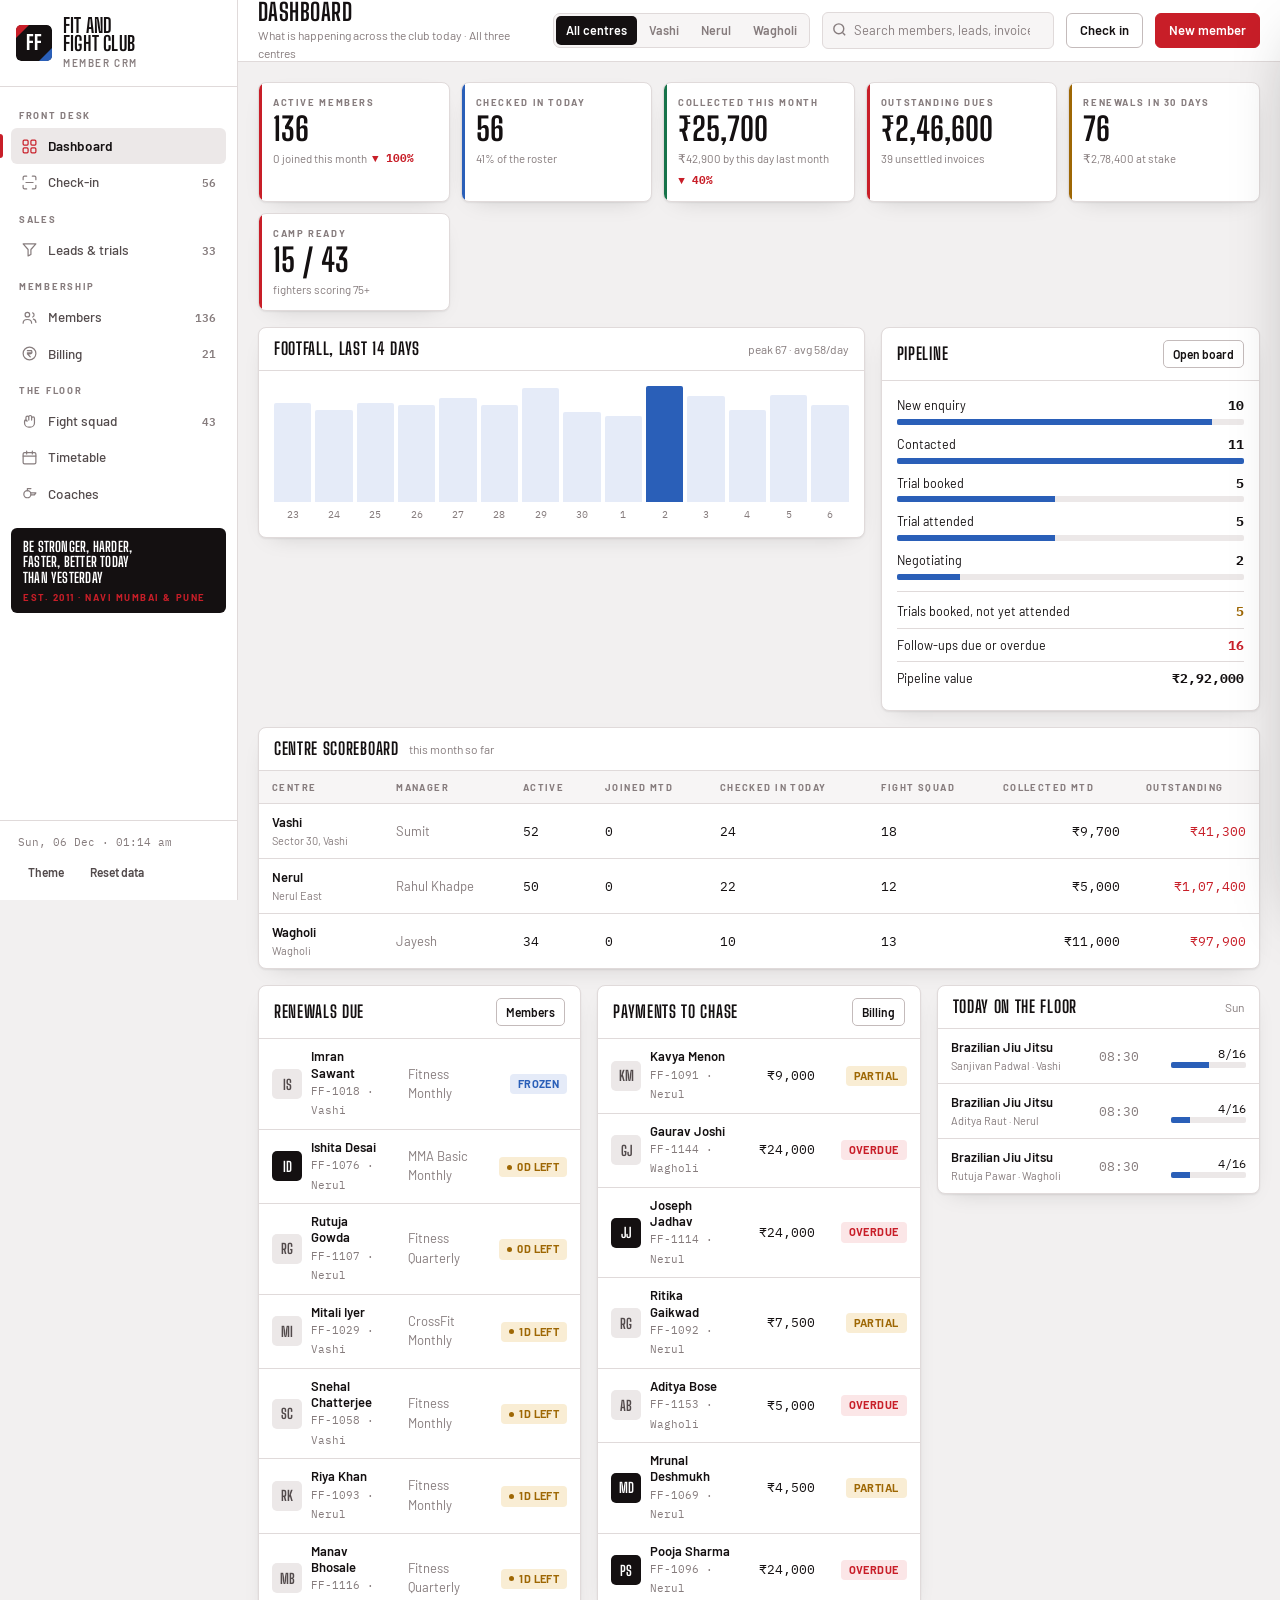
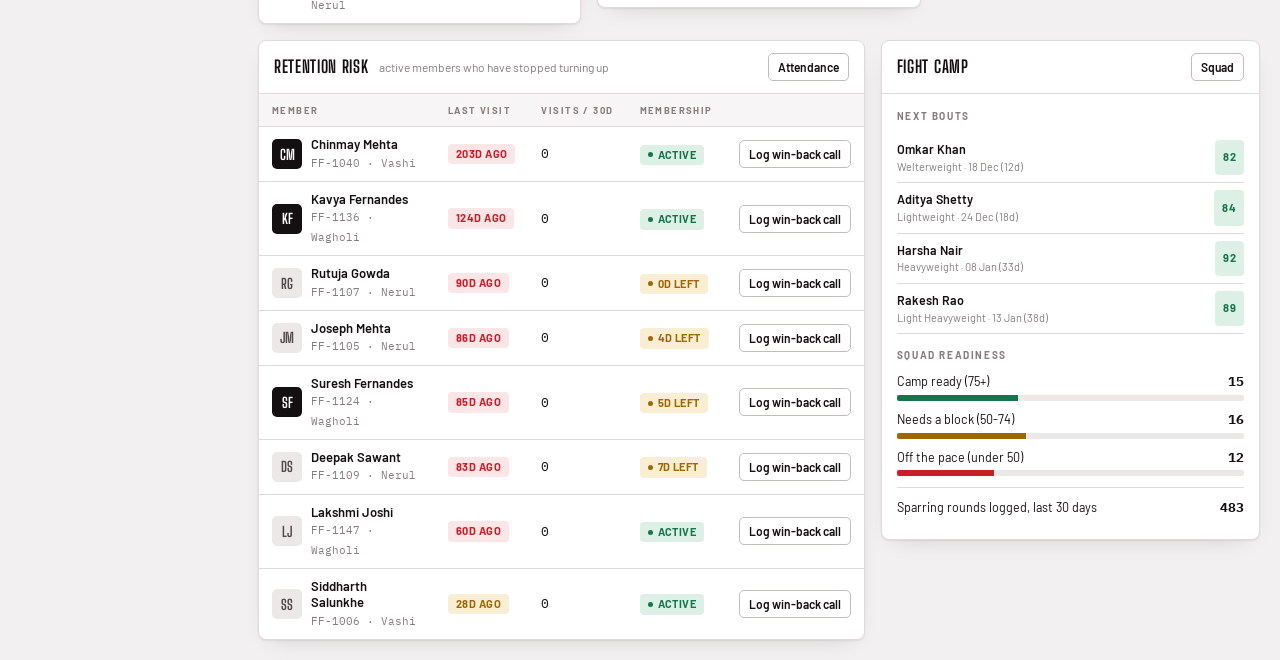
==== index.html @ d8534abf "Add files via upload" ====
<!doctype html>
<html lang="en">
<head>
  <meta charset="utf-8">
  <meta name="viewport" content="width=device-width, initial-scale=1">
  <title>Fit and Fight Club CRM</title>
  <meta name="description" content="Member CRM for Fit and Fight Club — Vashi, Nerul and Wagholi. Members, leads and free trials, attendance, timetable, billing and fight-camp readiness.">
  <meta name="color-scheme" content="light dark">
  <link rel="icon" href="assets/favicon.svg" type="image/svg+xml">
<link rel="preconnect" href="https://fonts.googleapis.com">
<link rel="preconnect" href="https://fonts.gstatic.com" crossorigin>
<link rel="stylesheet" href="https://fonts.googleapis.com/css2?family=Barlow:wght@400;500;600;700&family=Big+Shoulders+Display:wght@600;700;800&family=IBM+Plex+Mono:wght@400;500;600&display=swap">
  <link rel="stylesheet" href="assets/css/styles.css">
</head>
<body>
<div class="app">
  <aside class="rail">
    <div class="brand">
      <svg class="mark" viewBox="0 0 36 36" role="img" aria-label="Fit and Fight Club">
        <rect width="36" height="36" rx="5" fill="var(--ink)"></rect>
        <path d="M0 0h13L0 13Z" fill="#C81E28"></path>
        <path d="M36 36H23L36 23Z" fill="#2A5FB8"></path>
        <text x="18" y="25" text-anchor="middle" fill="var(--surface)" font-family="'Big Shoulders Display',sans-serif" font-weight="800" font-size="20">FF</text>
      </svg>
      <div>
        <div class="brand-name">Fit and<br>Fight Club</div>
        <div class="brand-sub">Member CRM</div>
      </div>
    </div>
    <nav id="nav"></nav>
    <div class="creed">Be stronger, harder,<br>faster, better today<br>than yesterday
      <span>Est. 2011 · Navi Mumbai &amp; Pune</span></div>
    <div class="rail-foot">
      <div id="clock" class="num">&mdash;</div>
      <div style="margin-top:8px;display:flex;gap:6px">
        <button class="btn btn-sm btn-ghost" id="themeBtn">Theme</button>
        <button class="btn btn-sm btn-ghost" id="resetBtn" title="Restore the seeded demo data">Reset data</button>
      </div>
    </div>
  </aside>

  <div>
    <header class="topbar">
      <div>
        <div class="page-title" id="ptitle">Dashboard</div>
        <div class="page-sub" id="psub"></div>
      </div>
      <div class="branch-pick" id="branchPick"></div>
      <div class="search" style="margin-left:auto">
        <svg class="ico" viewBox="0 0 24 24" fill="none" stroke="currentColor" stroke-width="2"><circle cx="11" cy="11" r="7"></circle><path d="m20 20-3.5-3.5"></path></svg>
        <input id="gsearch" type="search" placeholder="Search members, leads, invoices..." autocomplete="off">
        <div id="gpop"></div>
      </div>
      <button class="btn" id="checkinBtn">Check in</button>
      <button class="btn btn-primary" id="newBtn">New member</button>
    </header>
    <main class="view" id="view"></main>
  </div>
</div>

<div class="scrim" id="scrim"></div>
<aside class="drawer" id="drawer" role="dialog" aria-modal="true" aria-label="Record detail"></aside>
<div class="modal" id="modal" role="dialog" aria-modal="true"></div>
<div class="toasts" id="toasts"></div>

  <!-- Load order matters: each file adds to the shared global scope. -->
  <script src="assets/js/core.js"></script>
  <script src="assets/js/club.js"></script>
  <script src="assets/js/seed.js"></script>
  <script src="assets/js/model.js"></script>
  <script src="assets/js/ui.js"></script>
  <script src="assets/js/views/dashboard.js"></script>
  <script src="assets/js/views/members.js"></script>
  <script src="assets/js/views/fighters.js"></script>
  <script src="assets/js/views/checkin.js"></script>
  <script src="assets/js/views/leads.js"></script>
  <script src="assets/js/views/classes.js"></script>
  <script src="assets/js/views/coaches.js"></script>
  <script src="assets/js/views/billing.js"></script>
  <script src="assets/js/actions.js"></script>
  <script src="assets/js/events.js"></script>
</body>
</html>
---- assets/css/styles.css ----
/* ============================================================
   Fit and Fight Club — brand tokens
   Palette taken from the corners of a fight: red corner is the
   house accent, blue corner carries the data, and the neutrals
   are warm gunmetal — mat rubber, tape and chalk.
   ============================================================ */
:root{
  --ground:#F2F0F0; --surface:#FFFFFF; --surface-2:#F7F5F5; --surface-3:#ECE8E8;
  --line:#E0DADA; --line-strong:#C4BBBB;
  --ink:#141011; --ink-2:#524A4B; --ink-3:#867C7D;
  --accent:#C81E28; --accent-hi:#9C141C; --accent-soft:#FBE6E7; --on-accent:#FFFFFF;
  --data:#2A5FB8; --data-soft:#E5EBF8;
  --good:#17734A; --good-soft:#DCF0E6;
  --warn:#9E6704; --warn-soft:#F9EDD4;
  --crit:#C81E28; --crit-soft:#FBE6E7;
  --shadow:0 1px 2px rgba(20,16,17,.07), 0 8px 24px -14px rgba(20,16,17,.22);
  --shadow-lg:0 26px 64px -22px rgba(20,16,17,.42);
  --rail:238px; --radius:8px;
  color-scheme:light;
}
@media (prefers-color-scheme:dark){
  :root:not([data-theme="light"]){
    --ground:#100D0E; --surface:#191516; --surface-2:#201B1C; --surface-3:#282223;
    --line:#302A2B; --line-strong:#453D3E;
    --ink:#F2EEEE; --ink-2:#ABA1A2; --ink-3:#7A6F70;
    --accent:#F04A45; --accent-hi:#FF7A72; --accent-soft:#2E1516; --on-accent:#12090A;
    --data:#5E9BF2; --data-soft:#14203A;
    --good:#4CC486; --good-soft:#0F2A1D;
    --warn:#E0A62C; --warn-soft:#2C2211;
    --crit:#F04A45; --crit-soft:#2E1516;
    --shadow:0 1px 2px rgba(0,0,0,.5), 0 8px 24px -14px rgba(0,0,0,.7);
    --shadow-lg:0 26px 64px -22px rgba(0,0,0,.85);
    color-scheme:dark;
  }
}
:root[data-theme="dark"]{
  --ground:#100D0E; --surface:#191516; --surface-2:#201B1C; --surface-3:#282223;
  --line:#302A2B; --line-strong:#453D3E;
  --ink:#F2EEEE; --ink-2:#ABA1A2; --ink-3:#7A6F70;
  --accent:#F04A45; --accent-hi:#FF7A72; --accent-soft:#2E1516; --on-accent:#12090A;
  --data:#5E9BF2; --data-soft:#14203A;
  --good:#4CC486; --good-soft:#0F2A1D;
  --warn:#E0A62C; --warn-soft:#2C2211;
  --crit:#F04A45; --crit-soft:#2E1516;
  --shadow:0 1px 2px rgba(0,0,0,.5), 0 8px 24px -14px rgba(0,0,0,.7);
  --shadow-lg:0 26px 64px -22px rgba(0,0,0,.85);
  color-scheme:dark;
}

*{box-sizing:border-box}
html{overflow-x:clip}
body{
  margin:0; background:var(--ground); color:var(--ink); overflow-x:clip;
  font-family:Barlow,-apple-system,BlinkMacSystemFont,"Segoe UI",sans-serif;
  font-size:14px; line-height:1.5; -webkit-font-smoothing:antialiased;
}
button,input,select,textarea{font:inherit;color:inherit}
:focus-visible{outline:2px solid var(--accent);outline-offset:2px;border-radius:3px}
.num{font-family:"IBM Plex Mono",ui-monospace,monospace;font-variant-numeric:tabular-nums}
/* the fight-poster face: condensed, uppercase, used only for display */
.disp,h1,h2,h3,h4,.kpi-val,.brand-name{
  font-family:"Big Shoulders Display",Barlow,"Arial Narrow",sans-serif;
  font-weight:700;letter-spacing:.005em;margin:0;text-wrap:balance;line-height:1.05;
}
h3{font-size:17px;text-transform:uppercase;letter-spacing:.04em}

/* ---------- shell ---------- */
.app{display:grid;grid-template-columns:var(--rail) minmax(0,1fr);min-height:100vh}
.app > *{min-width:0}
.rail{
  background:var(--surface);border-right:1px solid var(--line);
  display:flex;flex-direction:column;gap:2px;padding:0 0 14px;
  position:sticky;top:0;height:100vh;overflow-y:auto;
}
.brand{display:flex;align-items:center;gap:11px;padding:16px 16px 15px;border-bottom:1px solid var(--line);margin-bottom:10px}
.mark{width:36px;height:36px;flex:none;border-radius:5px;overflow:hidden;display:block}
.brand-name{font-size:20px;text-transform:uppercase;letter-spacing:.01em;line-height:.92}
.brand-sub{font-size:10px;color:var(--ink-3);letter-spacing:.16em;text-transform:uppercase;font-weight:600;margin-top:3px}
.nav-group{padding:9px 11px 2px}
.nav-label{font-size:9.5px;font-weight:700;letter-spacing:.18em;text-transform:uppercase;color:var(--ink-3);padding:0 8px 6px}
.nav-item{
  display:flex;align-items:center;gap:10px;width:100%;text-align:left;position:relative;
  padding:8px 10px;border-radius:6px;border:0;background:none;cursor:pointer;
  color:var(--ink-2);font-size:13.5px;font-weight:500;
}
.nav-item:hover{background:var(--surface-2);color:var(--ink)}
.nav-item[aria-current="page"]{background:var(--surface-3);color:var(--ink);font-weight:600}
.nav-item[aria-current="page"]::before{content:"";position:absolute;left:-11px;top:6px;bottom:6px;width:3px;background:var(--accent);border-radius:0 3px 3px 0}
.nav-item[aria-current="page"] .ico{color:var(--accent)}
.ico{width:17px;height:17px;flex:none;color:var(--ink-3)}
.nav-count{margin-left:auto;font-size:11px;font-weight:600;color:var(--ink-3);font-family:"IBM Plex Mono",monospace}
.rail-foot{margin-top:auto;padding:13px 18px 0;border-top:1px solid var(--line);font-size:11px;color:var(--ink-3)}
.creed{
  margin:12px 11px 0;padding:11px 12px;border-radius:6px;background:var(--ink);color:var(--surface);
  font-family:"Big Shoulders Display",sans-serif;font-weight:700;font-size:14px;line-height:1.12;
  text-transform:uppercase;letter-spacing:.015em;
}
.creed span{color:var(--accent-hi);display:block;font-size:9.5px;letter-spacing:.16em;margin-top:6px;font-family:Barlow,sans-serif}
:root[data-theme="dark"] .creed span, :root:not([data-theme="light"]) .creed span{color:var(--accent)}

.topbar{
  position:sticky;top:0;z-index:20;background:var(--surface);border-bottom:1px solid var(--line);
  display:flex;align-items:center;gap:12px;padding:0 20px;height:62px;
}
.page-title{font-family:"Big Shoulders Display",sans-serif;font-weight:700;font-size:24px;text-transform:uppercase;letter-spacing:.02em;line-height:1}
.page-sub{font-size:12px;color:var(--ink-3);margin-top:2px}
.branch-pick{display:flex;gap:2px;background:var(--surface-2);border:1px solid var(--line);border-radius:7px;padding:2px}
.branch-pick button{
  border:0;background:none;cursor:pointer;padding:5px 10px;border-radius:5px;
  font-size:12.5px;font-weight:600;color:var(--ink-3);white-space:nowrap;
}
.branch-pick button:hover{color:var(--ink)}
.branch-pick button[aria-pressed="true"]{background:var(--ink);color:var(--surface)}
.search{position:relative;width:240px}
.search input{width:100%;padding:8px 10px 8px 31px;border:1px solid var(--line);border-radius:6px;background:var(--surface-2);font-size:13px}
.search input::placeholder{color:var(--ink-3)}
.search .ico{position:absolute;left:9px;top:9px}
.search-pop{
  position:absolute;top:calc(100% + 6px);left:0;right:0;background:var(--surface);border:1px solid var(--line);
  border-radius:8px;box-shadow:var(--shadow-lg);overflow:hidden;z-index:30;max-height:340px;overflow-y:auto;
}
.search-pop button{display:block;width:100%;text-align:left;padding:9px 12px;border:0;background:none;cursor:pointer;border-bottom:1px solid var(--line)}
.search-pop button:last-child{border-bottom:0}
.search-pop button:hover{background:var(--surface-2)}
.view{padding:20px;max-width:1520px}
.stack{display:flex;flex-direction:column;gap:16px}
.row{display:flex;align-items:center;gap:10px;flex-wrap:wrap}

/* ---------- primitives ---------- */
.btn{
  display:inline-flex;align-items:center;gap:6px;padding:7px 13px;border-radius:6px;cursor:pointer;
  border:1px solid var(--line-strong);background:var(--surface);color:var(--ink);
  font-size:13px;font-weight:600;white-space:nowrap;
}
.btn:hover{background:var(--surface-2);border-color:var(--ink-3)}
.btn-primary{background:var(--accent);border-color:var(--accent);color:var(--on-accent)}
.btn-primary:hover{background:var(--accent-hi);border-color:var(--accent-hi);color:var(--on-accent)}
.btn-dark{background:var(--ink);border-color:var(--ink);color:var(--surface)}
.btn-dark:hover{background:var(--ink-2);border-color:var(--ink-2);color:var(--surface)}
.btn-sm{padding:4px 9px;font-size:12px;border-radius:5px}
.btn-ghost{border-color:transparent;background:none;color:var(--ink-2)}
.btn-ghost:hover{background:var(--surface-2);border-color:transparent;color:var(--ink)}
.btn-danger{color:var(--crit)}
.btn-danger:hover{background:var(--crit-soft);border-color:var(--crit)}

.card{background:var(--surface);border:1px solid var(--line);border-radius:var(--radius);box-shadow:var(--shadow)}
.card-head{display:flex;align-items:center;gap:10px;padding:12px 15px;border-bottom:1px solid var(--line)}
.card-head .spacer{margin-left:auto}
.card-body{padding:15px}
.card-body.tight{padding:0}
.muted{color:var(--ink-3)}
.eyebrow{font-size:9.5px;font-weight:700;letter-spacing:.17em;text-transform:uppercase;color:var(--ink-3)}
.hint{font-size:12px;color:var(--ink-3)}

.pill{
  display:inline-flex;align-items:center;gap:5px;padding:2px 8px;border-radius:4px;
  font-size:11px;font-weight:700;letter-spacing:.04em;text-transform:uppercase;white-space:nowrap;
  background:var(--surface-3);color:var(--ink-2);
}
.pill.dot::before{content:"";width:5px;height:5px;border-radius:50%;background:currentColor;flex:none}
.pill-good{background:var(--good-soft);color:var(--good)}
.pill-warn{background:var(--warn-soft);color:var(--warn)}
.pill-crit{background:var(--crit-soft);color:var(--crit)}
.pill-data{background:var(--data-soft);color:var(--data)}
.tag{display:inline-block;padding:1px 6px;border-radius:3px;background:var(--surface-3);color:var(--ink-2);font-size:10.5px;font-weight:600;letter-spacing:.03em;white-space:nowrap}

.avatar{
  width:30px;height:30px;border-radius:5px;flex:none;display:grid;place-items:center;
  font-family:"Big Shoulders Display",sans-serif;font-weight:700;font-size:14px;
  background:var(--surface-3);color:var(--ink-2);
}
.avatar.lg{width:48px;height:48px;font-size:22px;border-radius:7px}
.avatar.fighter{background:var(--ink);color:var(--surface)}

/* ---------- kpi ---------- */
.kpis{display:grid;grid-template-columns:repeat(auto-fit,minmax(176px,1fr));gap:11px}
.kpi{background:var(--surface);border:1px solid var(--line);border-radius:var(--radius);padding:12px 14px;box-shadow:var(--shadow);position:relative;overflow:hidden}
.kpi::after{content:"";position:absolute;left:0;top:0;bottom:0;width:3px;background:var(--stripe,var(--line-strong))}
.kpi .eyebrow{display:block;margin-bottom:6px}
.kpi-val{font-size:32px;letter-spacing:0;line-height:.9;font-variant-numeric:tabular-nums}
.kpi-foot{margin-top:6px;font-size:11.5px;color:var(--ink-3);display:flex;align-items:center;gap:5px;flex-wrap:wrap}
.delta{font-weight:700;font-family:"IBM Plex Mono",monospace;font-size:11px}
.delta.up{color:var(--good)} .delta.down{color:var(--crit)}

/* ---------- table ---------- */
.tbl-wrap{overflow-x:auto}
table.tbl{width:100%;border-collapse:collapse;font-size:13px}
table.tbl th{
  text-align:left;font-size:9.5px;font-weight:700;letter-spacing:.15em;text-transform:uppercase;color:var(--ink-3);
  padding:9px 13px;border-bottom:1px solid var(--line);background:var(--surface-2);white-space:nowrap;position:sticky;top:0;
}
table.tbl td{padding:9px 13px;border-bottom:1px solid var(--line);vertical-align:middle}
table.tbl tr:last-child td{border-bottom:0}
table.tbl tbody tr{cursor:pointer}
table.tbl tbody tr:hover{background:var(--surface-2)}
table.tbl tbody tr.norow{cursor:default}
.cell-name{display:flex;align-items:center;gap:9px;min-width:0}
.cell-name b{font-weight:600;display:block;line-height:1.25}
.cell-name span{font-size:11px;color:var(--ink-3);font-family:"IBM Plex Mono",monospace}
.ta-r{text-align:right}
.empty{padding:34px 16px;text-align:center;color:var(--ink-3);font-size:13px}

/* ---------- filters / forms ---------- */
.filters{display:flex;align-items:center;gap:7px;flex-wrap:wrap}
.chip{
  padding:5px 11px;border-radius:5px;border:1px solid var(--line);background:var(--surface);
  font-size:12.5px;font-weight:600;color:var(--ink-2);cursor:pointer;
}
.chip:hover{border-color:var(--ink-3);color:var(--ink)}
.chip[aria-pressed="true"]{background:var(--ink);border-color:var(--ink);color:var(--surface)}
.field{display:flex;flex-direction:column;gap:5px}
.field label{font-size:10px;font-weight:700;letter-spacing:.14em;text-transform:uppercase;color:var(--ink-3)}
.field input,.field select,.field textarea{padding:8px 10px;border:1px solid var(--line);border-radius:6px;background:var(--surface-2);font-size:13px;width:100%}
.field input:focus,.field select:focus,.field textarea:focus{background:var(--surface);border-color:var(--accent);outline:none}
.grid2{display:grid;grid-template-columns:1fr 1fr;gap:11px}

/* ---------- drawer + modal ---------- */
.scrim{position:fixed;inset:0;background:rgba(12,9,10,.55);opacity:0;pointer-events:none;transition:opacity .18s;z-index:40}
.scrim.on{opacity:1;pointer-events:auto}
.drawer{
  position:fixed;top:0;right:0;bottom:0;width:min(540px,100vw);background:var(--surface);border-left:1px solid var(--line);
  box-shadow:var(--shadow-lg);transform:translateX(101%);transition:transform .22s cubic-bezier(.3,.8,.4,1);
  z-index:50;display:flex;flex-direction:column;
}
.drawer.on{transform:none}
.drawer-head{padding:15px 17px;border-bottom:1px solid var(--line);display:flex;gap:12px;align-items:flex-start}
.drawer-body{overflow-y:auto;padding:17px;flex:1;display:flex;flex-direction:column;gap:17px}
.tabs{display:flex;gap:2px;border-bottom:1px solid var(--line);padding:0 17px}
.tab{padding:9px 11px;border:0;background:none;cursor:pointer;font-size:12.5px;font-weight:600;color:var(--ink-3);border-bottom:2px solid transparent;margin-bottom:-1px;text-transform:uppercase;letter-spacing:.05em}
.tab:hover{color:var(--ink)}
.tab[aria-selected="true"]{color:var(--accent);border-bottom-color:var(--accent)}
.modal{
  position:fixed;z-index:60;top:50%;left:50%;transform:translate(-50%,-48%) scale(.98);opacity:0;pointer-events:none;
  width:min(540px,calc(100vw - 28px));max-height:88vh;overflow-y:auto;background:var(--surface);
  border:1px solid var(--line);border-radius:10px;box-shadow:var(--shadow-lg);transition:opacity .16s,transform .16s;
}
.modal.on{opacity:1;pointer-events:auto;transform:translate(-50%,-50%) scale(1)}
.modal-head{padding:16px 18px 0}
.modal-body{padding:15px 18px;display:flex;flex-direction:column;gap:12px}
.modal-foot{padding:0 18px 18px;display:flex;gap:8px;justify-content:flex-end}
.dl{display:grid;grid-template-columns:110px 1fr;gap:7px 12px;font-size:13px}
.dl dt{color:var(--ink-3);font-size:12px}
.dl dd{margin:0;font-weight:500}
.sec-title{font-size:10px;font-weight:700;letter-spacing:.16em;text-transform:uppercase;color:var(--ink-3);margin-bottom:9px}
.mini{display:flex;justify-content:space-between;gap:10px;padding:7px 0;border-bottom:1px solid var(--line);font-size:12.5px}
.mini:last-child{border-bottom:0}

.toasts{position:fixed;bottom:20px;left:50%;transform:translateX(-50%);z-index:80;display:flex;flex-direction:column;gap:8px;align-items:center}
.toast{
  background:var(--ink);color:var(--ground);padding:9px 15px;border-radius:6px;font-size:13px;font-weight:600;
  box-shadow:var(--shadow-lg);animation:pop .2s ease-out;border-left:3px solid var(--accent);
}
@keyframes pop{from{opacity:0;transform:translateY(8px)}}

/* ---------- board ---------- */
.board{display:grid;grid-auto-flow:column;grid-auto-columns:minmax(238px,1fr);gap:10px;overflow-x:auto;padding-bottom:6px;align-items:start}
.col{background:var(--surface-2);border:1px solid var(--line);border-radius:var(--radius);display:flex;flex-direction:column;min-height:110px}
.col-head{padding:9px 11px;display:flex;align-items:center;gap:8px;border-bottom:1px solid var(--line)}
.col-head b{font-size:11px;font-weight:700;text-transform:uppercase;letter-spacing:.09em}
.col-head .n{margin-left:auto;font-size:11px;font-family:"IBM Plex Mono",monospace;color:var(--ink-3)}
.col-body{padding:8px;display:flex;flex-direction:column;gap:7px}
.lead{background:var(--surface);border:1px solid var(--line);border-radius:6px;padding:9px 10px;cursor:pointer;box-shadow:var(--shadow)}
.lead:hover{border-color:var(--ink-3)}
.lead b{font-size:13px;font-weight:600;display:block}
.lead .meta{font-size:11px;color:var(--ink-3);margin-top:3px;display:flex;gap:6px;align-items:center;flex-wrap:wrap}
.stage-dot{width:7px;height:7px;border-radius:2px;flex:none}

/* ---------- charts ---------- */
.bars{display:flex;align-items:flex-end;gap:4px;height:116px}
.bar{flex:1;background:var(--data-soft);border-radius:2px 2px 0 0;position:relative;min-height:2px}
.bar.hi{background:var(--data)}
.bar:hover{background:var(--accent)}
.bars-x{display:flex;gap:4px;margin-top:6px}
.bars-x span{flex:1;text-align:center;font-size:9.5px;color:var(--ink-3);font-family:"IBM Plex Mono",monospace}
.heat{display:grid;grid-template-columns:32px repeat(16,1fr);gap:2px;align-items:center}
.heat .hh{font-size:9px;color:var(--ink-3);text-align:center;font-family:"IBM Plex Mono",monospace}
.heat .hd{font-size:10px;color:var(--ink-3);font-weight:700}
.heat i{display:block;height:15px;border-radius:2px;background:var(--data);font-style:normal}
.legend{display:flex;align-items:center;gap:6px;font-size:11px;color:var(--ink-3);margin-top:9px}
.legend i{width:14px;height:10px;border-radius:2px;background:var(--data);display:block}
.meter{height:6px;border-radius:2px;background:var(--surface-3);overflow:hidden}
.meter>i{display:block;height:100%;background:var(--data)}
.meter.warn>i{background:var(--warn)} .meter.crit>i{background:var(--crit)} .meter.good>i{background:var(--good)}
.split{display:grid;grid-template-columns:minmax(0,1.6fr) minmax(0,1fr);gap:16px;align-items:start}
.split3{display:grid;grid-template-columns:repeat(auto-fit,minmax(296px,1fr));gap:16px;align-items:start}
.sched{display:grid;grid-template-columns:repeat(7,minmax(154px,1fr));gap:9px;overflow-x:auto}
.day-col{display:flex;flex-direction:column;gap:7px}
.day-name{font-size:9.5px;font-weight:700;letter-spacing:.15em;text-transform:uppercase;color:var(--ink-3);padding-bottom:3px;border-bottom:1px solid var(--line)}
.day-name.today{color:var(--accent);border-bottom-color:var(--accent)}
.klass{background:var(--surface);border:1px solid var(--line);border-left:3px solid var(--data);border-radius:6px;padding:8px 9px;cursor:pointer;box-shadow:var(--shadow)}
.klass:hover{border-color:var(--ink-3)}
.klass b{display:block;font-size:12.5px;font-weight:600;line-height:1.2}
.klass .t{font-size:10.5px;color:var(--ink-3);font-family:"IBM Plex Mono",monospace}
.klass .cap{font-size:10.5px;color:var(--ink-2);margin-top:5px;display:flex;justify-content:space-between;gap:6px}

/* ---------- fight-specific ---------- */
.ring{--pct:0;width:56px;height:56px;flex:none;border-radius:50%;display:grid;place-items:center;
  background:conic-gradient(var(--rc,var(--good)) calc(var(--pct)*1%), var(--surface-3) 0);}
.ring i{width:44px;height:44px;border-radius:50%;background:var(--surface);display:grid;place-items:center;
  font-style:normal;font-family:"Big Shoulders Display",sans-serif;font-weight:700;font-size:18px}
.corner-red{border-left:3px solid var(--accent)!important}
.corner-blue{border-left:3px solid var(--data)!important}
.belt{display:inline-flex;align-items:center;gap:5px;font-size:11px;font-weight:700;letter-spacing:.05em;text-transform:uppercase}
.belt::before{content:"";width:16px;height:7px;border-radius:1px;background:var(--bc,#999);border:1px solid rgba(0,0,0,.25)}
.record{font-family:"Big Shoulders Display",sans-serif;font-weight:700;font-size:17px;letter-spacing:.02em}
.wclass{display:flex;align-items:baseline;gap:6px}
.scale{position:relative;height:22px;border-radius:3px;background:var(--surface-3);overflow:hidden}
.scale .limit{position:absolute;top:0;bottom:0;width:2px;background:var(--ink)}
.scale .now{position:absolute;top:0;bottom:0;left:0;background:var(--good);opacity:.35}
.scale .now.over{background:var(--crit);opacity:.4}
.scale b{position:absolute;inset:0;display:flex;align-items:center;justify-content:center;font-size:11px;font-weight:700;font-family:"IBM Plex Mono",monospace}

@media (prefers-reduced-motion:reduce){*{animation-duration:.01ms !important;transition-duration:.01ms !important}}
@media (max-width:1080px){
  .app{grid-template-columns:minmax(0,1fr)}
  .rail{position:static;height:auto;flex-direction:row;flex-wrap:wrap;overflow:visible;border-right:0;border-bottom:1px solid var(--line);padding-bottom:8px;align-items:flex-start}
  .brand{width:100%;margin-bottom:0}
  .nav-group{padding:6px;display:flex;flex-wrap:wrap;gap:4px}
  .nav-item{width:auto}
  .nav-item[aria-current="page"]::before{display:none}
  .nav-label,.creed,.rail-foot{display:none}
  .split,.grid2{grid-template-columns:1fr}
  .kpis{grid-template-columns:1fr 1fr}
  .kpi-val{font-size:26px}
  .search{width:100%;order:5}
  .topbar{height:auto;padding:11px 15px;flex-wrap:wrap}
  .view{padding:15px}
}
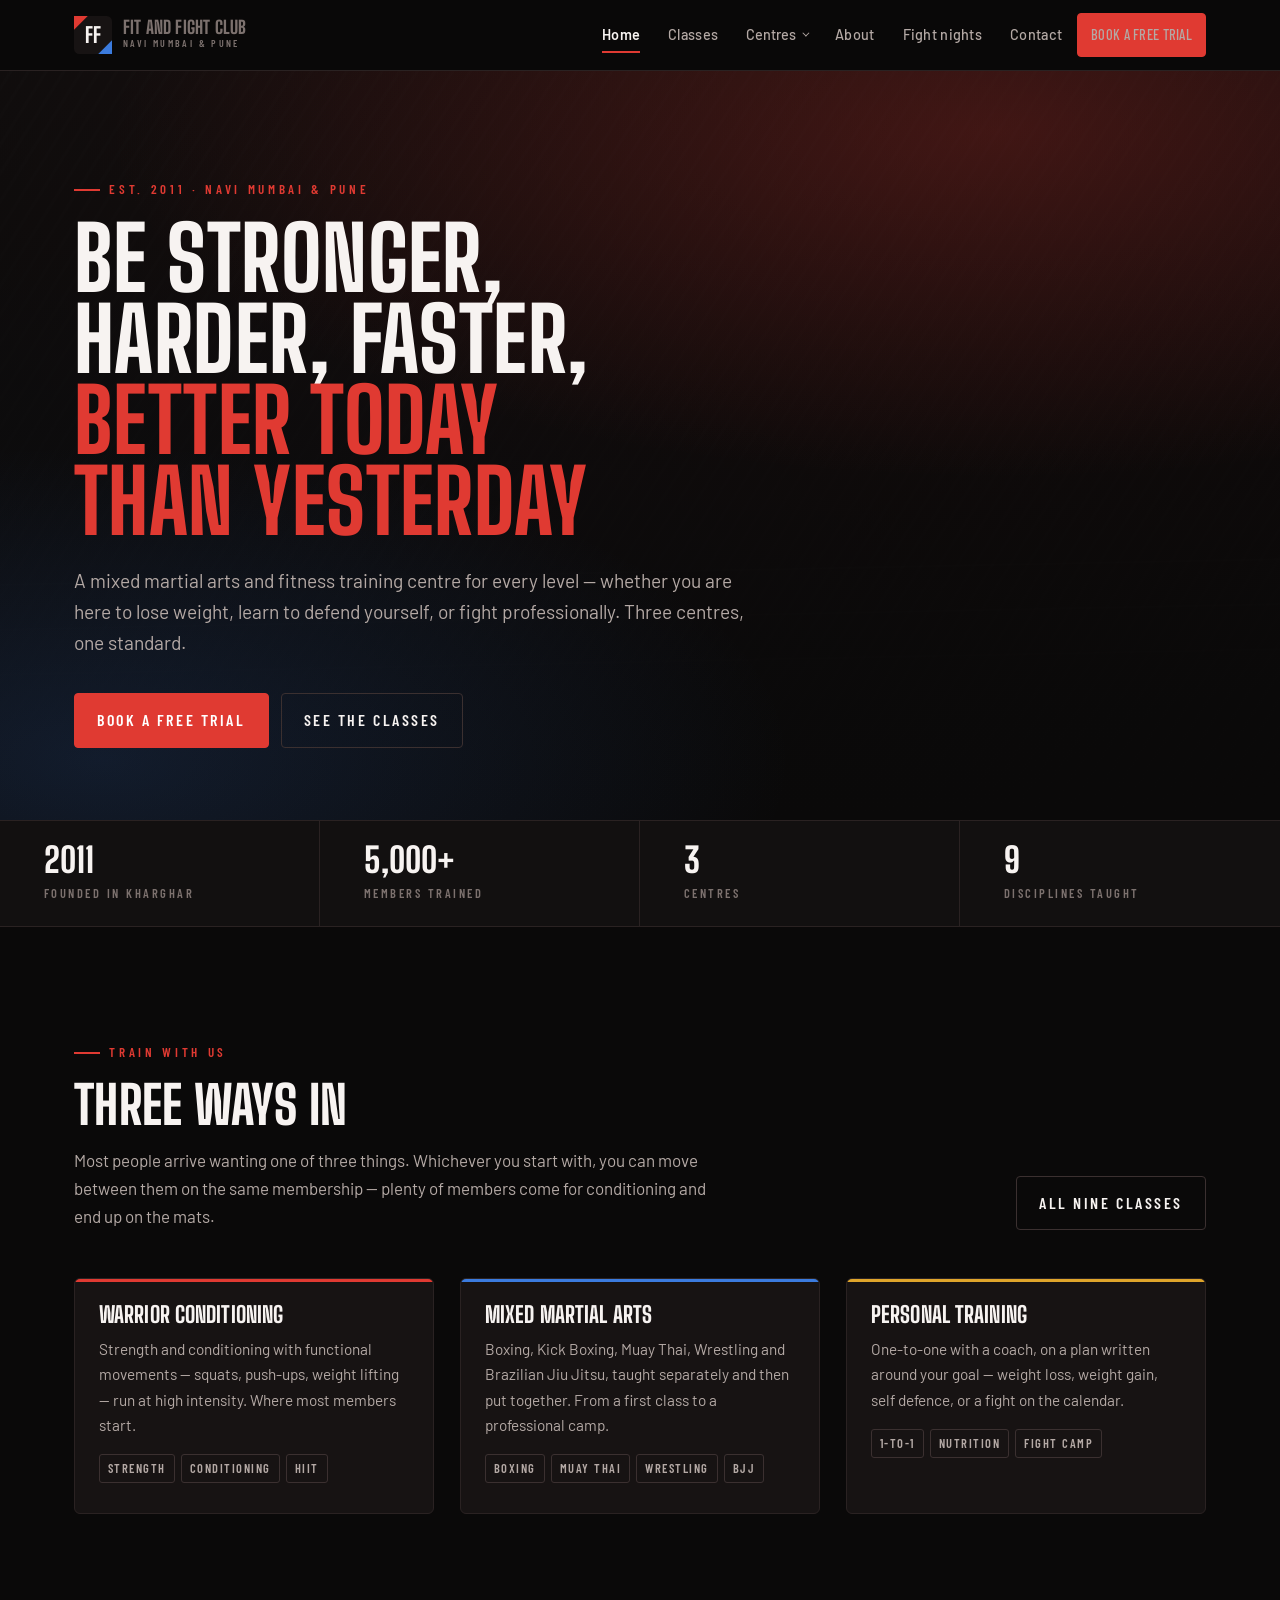
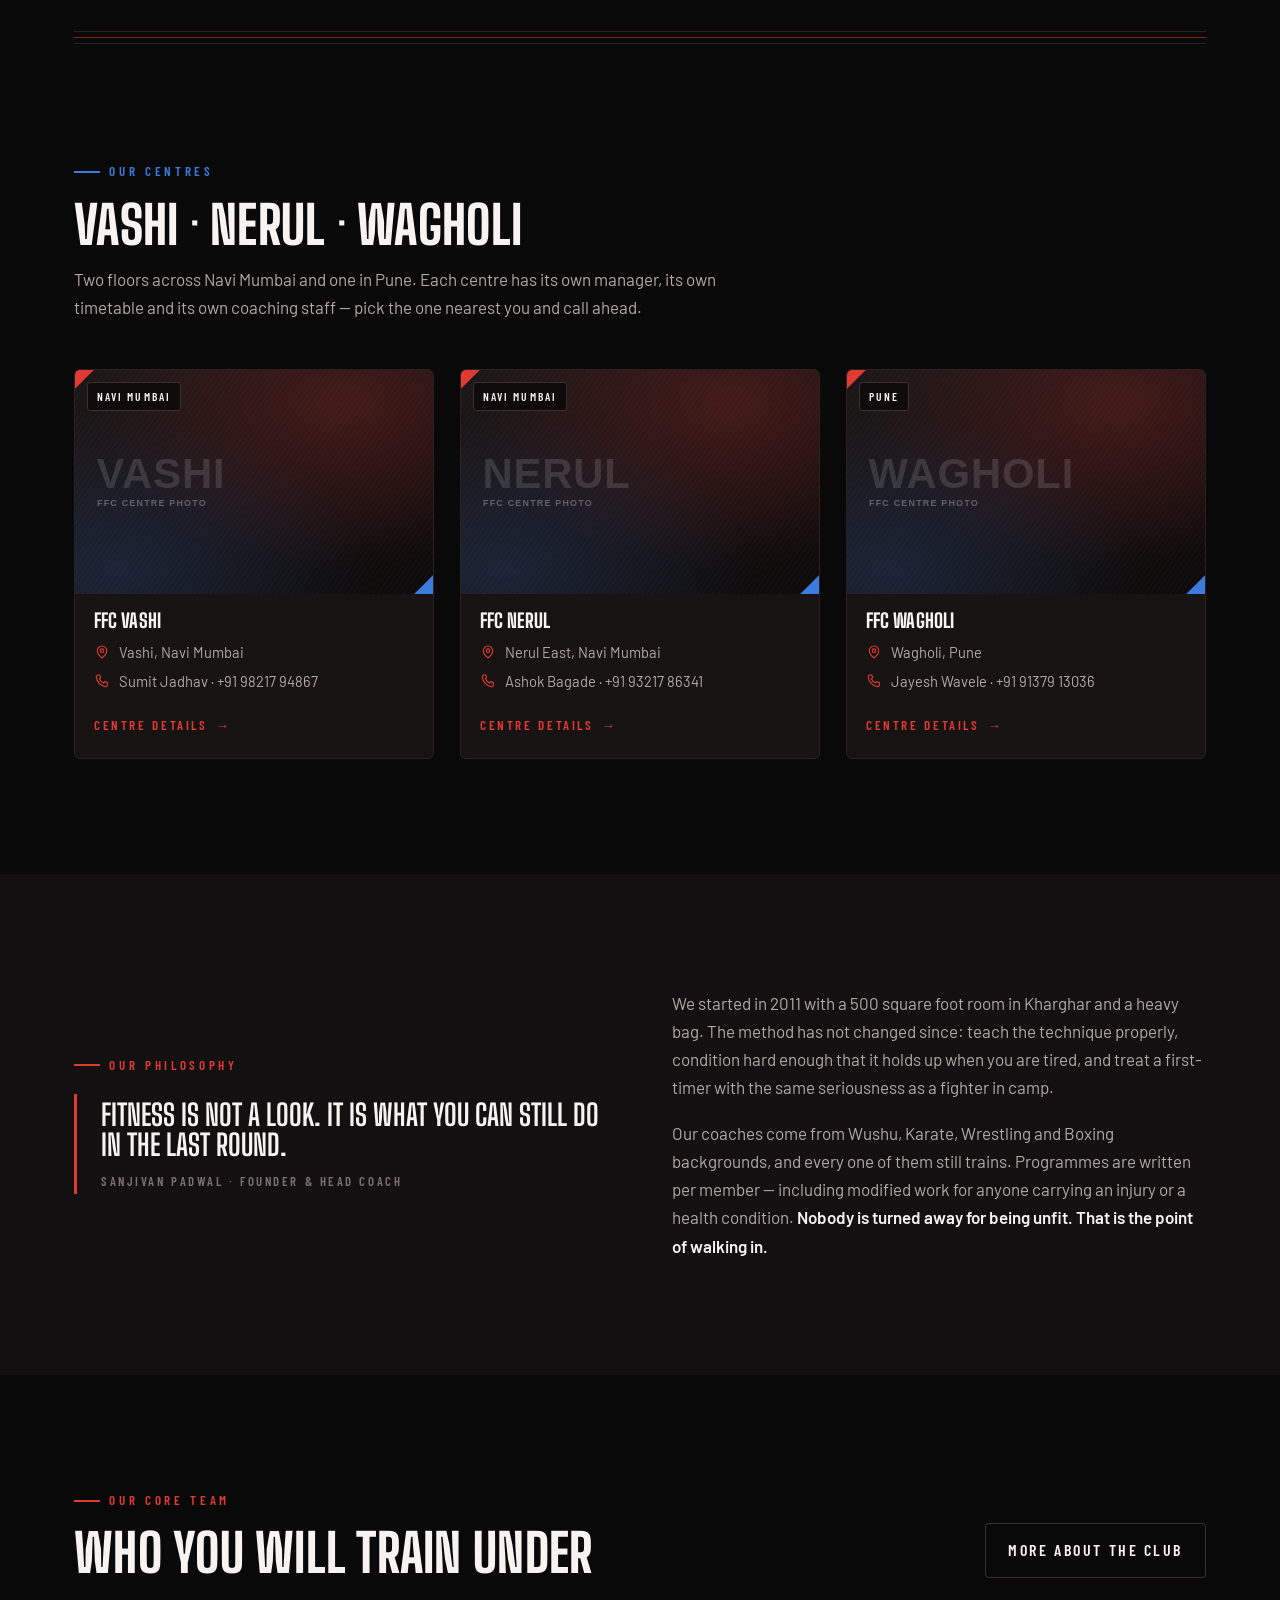
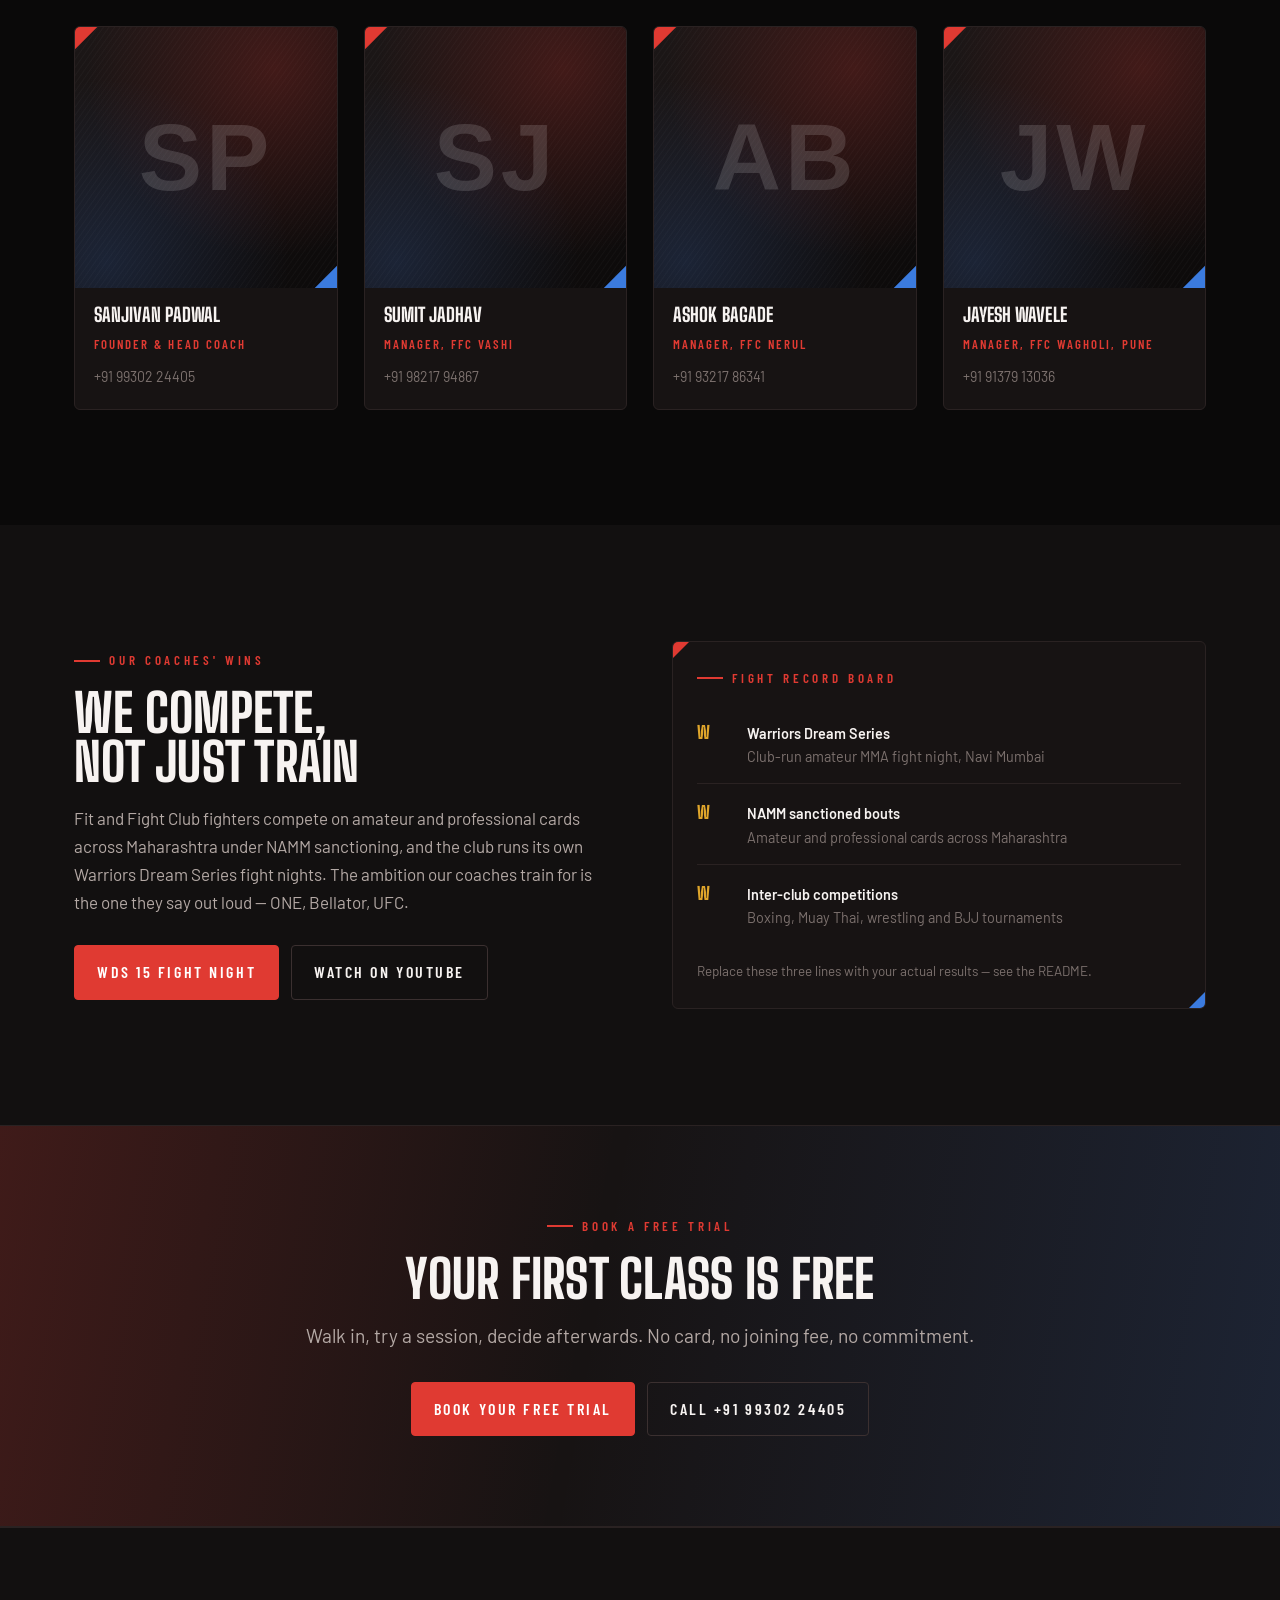
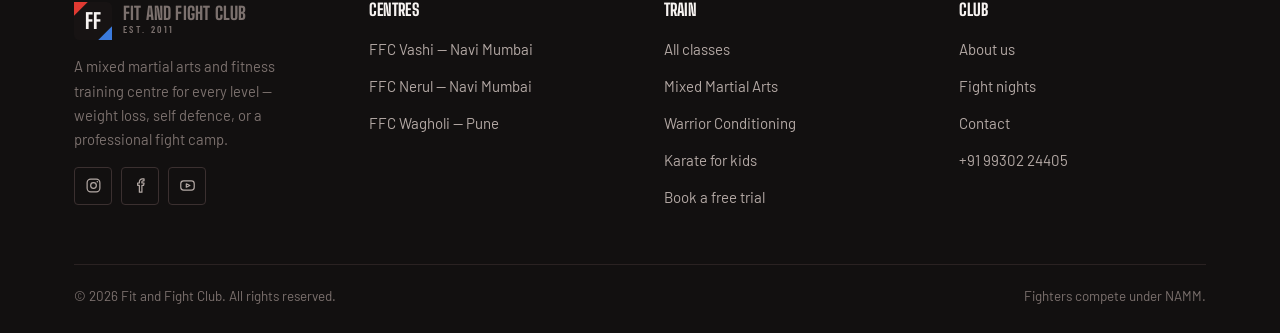
==== commit c72322f8: "Add files via upload" ====
--- a/index.html
+++ b/index.html
@@ -3,81 +3,353 @@
 <head>
   <meta charset="utf-8">
   <meta name="viewport" content="width=device-width, initial-scale=1">
-  <title>Fit and Fight Club CRM</title>
-  <meta name="description" content="Member CRM for Fit and Fight Club — Vashi, Nerul and Wagholi. Members, leads and free trials, attendance, timetable, billing and fight-camp readiness.">
-  <meta name="color-scheme" content="light dark">
+  <title>Fit and Fight Club | MMA &amp; Fitness in Navi Mumbai and Pune</title>
+  <meta name="description" content="Mixed martial arts and fitness training in Vashi, Nerul and Wagholi. Boxing, Muay Thai, wrestling, Brazilian Jiu Jitsu, Warrior Conditioning and personal training. Book a free trial.">
+  <meta name="theme-color" content="#0A0909">
+  <meta property="og:type" content="website">
+  <meta property="og:site_name" content="Fit and Fight Club">
+  <meta property="og:title" content="Fit and Fight Club | MMA &amp; Fitness in Navi Mumbai and Pune">
+  <meta property="og:description" content="Mixed martial arts and fitness training in Vashi, Nerul and Wagholi. Boxing, Muay Thai, wrestling, Brazilian Jiu Jitsu, Warrior Conditioning and personal training. Book a free trial.">
   <link rel="icon" href="assets/favicon.svg" type="image/svg+xml">
-<link rel="preconnect" href="https://fonts.googleapis.com">
-<link rel="preconnect" href="https://fonts.gstatic.com" crossorigin>
-<link rel="stylesheet" href="https://fonts.googleapis.com/css2?family=Barlow:wght@400;500;600;700&family=Big+Shoulders+Display:wght@600;700;800&family=IBM+Plex+Mono:wght@400;500;600&display=swap">
+  <link rel="preconnect" href="https://fonts.googleapis.com">
+  <link rel="preconnect" href="https://fonts.gstatic.com" crossorigin>
+  <link rel="stylesheet" href="https://fonts.googleapis.com/css2?family=Barlow+Condensed:wght@600&family=Barlow:wght@400;500;600&family=Big+Shoulders+Display:wght@700;800&display=swap">
   <link rel="stylesheet" href="assets/css/styles.css">
+  <script type="application/ld+json">{
+  "@context": "https://schema.org",
+  "@type": "SportsActivityLocation",
+  "name": "Fit and Fight Club",
+  "description": "Mixed martial arts and fitness training centre with three locations across Navi Mumbai and Pune.",
+  "url": "https://www.fitandfightclub.com",
+  "foundingDate": "2011",
+  "sameAs": [
+    "https://www.instagram.com/fitandfightclub",
+    "https://www.facebook.com/FitNFightClub",
+    "https://www.youtube.com/@FitandFightClub"
+  ],
+  "department": [
+    {
+      "@type": "SportsActivityLocation",
+      "name": "Fit and Fight Club, Vashi",
+      "telephone": "+91 98217 94867",
+      "address": {
+        "@type": "PostalAddress",
+        "streetAddress": "Hope and Care Building 41/1, 1st floor, next to Keshav Kunj 1, Sector 30, Vashi, Navi Mumbai 400703",
+        "addressLocality": "Navi Mumbai",
+        "postalCode": "400703",
+        "addressRegion": "Maharashtra",
+        "addressCountry": "IN"
+      }
+    },
+    {
+      "@type": "SportsActivityLocation",
+      "name": "Fit and Fight Club, Nerul",
+      "telephone": "+91 93217 86341",
+      "address": {
+        "@type": "PostalAddress",
+        "streetAddress": "4th Floor, Bhanushali Wadi, Sector 19A, near Ryan International School, Nerul East, Navi Mumbai, Maharashtra 400706",
+        "addressLocality": "Navi Mumbai",
+        "postalCode": "400706",
+        "addressRegion": "Maharashtra",
+        "addressCountry": "IN"
+      }
+    },
+    {
+      "@type": "SportsActivityLocation",
+      "name": "Fit and Fight Club, Wagholi",
+      "telephone": "+91 91379 13036",
+      "address": {
+        "@type": "PostalAddress",
+        "streetAddress": "Satav Patil Sports, Domkhel Wasti, BAIF Road, Wagholi, Pune, Maharashtra 412207",
+        "addressLocality": "Pune",
+        "postalCode": "412207",
+        "addressRegion": "Maharashtra",
+        "addressCountry": "IN"
+      }
+    }
+  ]
+}</script>
 </head>
 <body>
-<div class="app">
-  <aside class="rail">
-    <div class="brand">
-      <svg class="mark" viewBox="0 0 36 36" role="img" aria-label="Fit and Fight Club">
-        <rect width="36" height="36" rx="5" fill="var(--ink)"></rect>
-        <path d="M0 0h13L0 13Z" fill="#C81E28"></path>
-        <path d="M36 36H23L36 23Z" fill="#2A5FB8"></path>
-        <text x="18" y="25" text-anchor="middle" fill="var(--surface)" font-family="'Big Shoulders Display',sans-serif" font-weight="800" font-size="20">FF</text>
-      </svg>
-      <div>
-        <div class="brand-name">Fit and<br>Fight Club</div>
-        <div class="brand-sub">Member CRM</div>
-      </div>
-    </div>
-    <nav id="nav"></nav>
-    <div class="creed">Be stronger, harder,<br>faster, better today<br>than yesterday
-      <span>Est. 2011 · Navi Mumbai &amp; Pune</span></div>
-    <div class="rail-foot">
-      <div id="clock" class="num">&mdash;</div>
-      <div style="margin-top:8px;display:flex;gap:6px">
-        <button class="btn btn-sm btn-ghost" id="themeBtn">Theme</button>
-        <button class="btn btn-sm btn-ghost" id="resetBtn" title="Restore the seeded demo data">Reset data</button>
-      </div>
-    </div>
-  </aside>
-
-  <div>
-    <header class="topbar">
-      <div>
-        <div class="page-title" id="ptitle">Dashboard</div>
-        <div class="page-sub" id="psub"></div>
-      </div>
-      <div class="branch-pick" id="branchPick"></div>
-      <div class="search" style="margin-left:auto">
-        <svg class="ico" viewBox="0 0 24 24" fill="none" stroke="currentColor" stroke-width="2"><circle cx="11" cy="11" r="7"></circle><path d="m20 20-3.5-3.5"></path></svg>
-        <input id="gsearch" type="search" placeholder="Search members, leads, invoices..." autocomplete="off">
-        <div id="gpop"></div>
-      </div>
-      <button class="btn" id="checkinBtn">Check in</button>
-      <button class="btn btn-primary" id="newBtn">New member</button>
-    </header>
-    <main class="view" id="view"></main>
-  </div>
+<a class="skip" href="#main">Skip to content</a>
+<!-- HEADER — identical on every page -->
+<header class="site-head">
+  <div class="wrap">
+    <a class="brand" href="" aria-label="Fit and Fight Club, home">
+      <svg viewBox="0 0 36 36" aria-hidden="true"><rect width="36" height="36" rx="5" fill="#171313"/><path d="M0 0h13L0 13Z" fill="#E03A32"/><path d="M36 36H23L36 23Z" fill="#3B7BDE"/><text x="18" y="25.5" text-anchor="middle" fill="#F7F3F1" font-family="Big Shoulders Display, Arial Narrow, sans-serif" font-weight="800" font-size="20">FF</text></svg>
+      <span><b>Fit and Fight Club</b><span>Navi Mumbai &amp; Pune</span></span>
+    </a>
+    <button class="burger" aria-label="Menu" aria-expanded="false" aria-controls="nav"><span></span></button>
+    <nav class="nav" id="nav" aria-label="Primary">
+      <a href="" aria-current="page">Home</a>
+      <a href="classes/">Classes</a>
+      <div class="has-menu">
+        <button type="button" aria-expanded="false">Centres</button>
+        <div class="menu"><a href="vashi/"><b>FFC Vashi</b><i>Vashi, Navi Mumbai</i></a><a href="nerul/"><b>FFC Nerul</b><i>Nerul East, Navi Mumbai</i></a><a href="wagholi/"><b>FFC Wagholi</b><i>Wagholi, Pune</i></a></div>
+      </div>
+      <a href="about/">About</a>
+      <a href="https://www.fitandfightclub.com/event-details/warriors-dream-series-15-fight-night" target="_blank" rel="noopener">Fight nights</a>
+      <a href="contact/">Contact</a>
+      <a class="btn btn-primary btn-sm" href="contact/#trial">Book a free trial</a>
+    </nav>
+  </div>
+</header>
+<main id="main">
+<section class="hero">
+  <div class="hero-media"><img src="assets/img/hero.svg" alt="" width="1600" height="900" fetchpriority="high"></div>
+  <div class="wrap">
+    <p class="eyebrow">Est. 2011 · Navi Mumbai &amp; Pune</p>
+    <h1 class="d1">Be stronger, harder, faster, <em>better today than yesterday</em></h1>
+    <p class="lead">A mixed martial arts and fitness training centre for every level — whether you are here to
+      lose weight, learn to defend yourself, or fight professionally. Three centres, one standard.</p>
+    <div class="btn-row">
+      <a class="btn btn-primary" href="contact/#trial">Book a free trial</a>
+      <a class="btn btn-ghost" href="classes/">See the classes</a>
+    </div>
+  </div>
+</section>
+
+<div class="stats">
+  <div class="stat"><b>2011</b><span>Founded in Kharghar</span></div>
+  <div class="stat"><b>5,000+</b><span>Members trained</span></div>
+  <div class="stat"><b>3</b><span>Centres</span></div>
+  <div class="stat"><b>9</b><span>Disciplines taught</span></div>
 </div>
 
-<div class="scrim" id="scrim"></div>
-<aside class="drawer" id="drawer" role="dialog" aria-modal="true" aria-label="Record detail"></aside>
-<div class="modal" id="modal" role="dialog" aria-modal="true"></div>
-<div class="toasts" id="toasts"></div>
-
-  <!-- Load order matters: each file adds to the shared global scope. -->
-  <script src="assets/js/core.js"></script>
-  <script src="assets/js/club.js"></script>
-  <script src="assets/js/seed.js"></script>
-  <script src="assets/js/model.js"></script>
-  <script src="assets/js/ui.js"></script>
-  <script src="assets/js/views/dashboard.js"></script>
-  <script src="assets/js/views/members.js"></script>
-  <script src="assets/js/views/fighters.js"></script>
-  <script src="assets/js/views/checkin.js"></script>
-  <script src="assets/js/views/leads.js"></script>
-  <script src="assets/js/views/classes.js"></script>
-  <script src="assets/js/views/coaches.js"></script>
-  <script src="assets/js/views/billing.js"></script>
-  <script src="assets/js/actions.js"></script>
-  <script src="assets/js/events.js"></script>
+<section class="section" id="train">
+  <div class="wrap">
+    <div class="head-row">
+      <div>
+        <p class="eyebrow">Train with us</p>
+        <h2 class="d2">Three ways in</h2>
+        <p class="prose">Most people arrive wanting one of three things. Whichever you start with, you can
+          move between them on the same membership — plenty of members come for conditioning and end up
+          on the mats.</p>
+      </div>
+      <a class="btn btn-ghost" href="classes/">All nine classes</a>
+    </div>
+    <div class="grid g3">
+      <div class="pillar reveal">
+        <h3>Warrior Conditioning</h3>
+        <p>Strength and conditioning with functional movements — squats, push-ups, weight lifting — run at high intensity. Where most members start.</p>
+        <ul><li>Strength</li><li>Conditioning</li><li>HIIT</li></ul>
+      </div>
+      <div class="pillar reveal">
+        <h3>Mixed Martial Arts</h3>
+        <p>Boxing, Kick Boxing, Muay Thai, Wrestling and Brazilian Jiu Jitsu, taught separately and then put together. From a first class to a professional camp.</p>
+        <ul><li>Boxing</li><li>Muay Thai</li><li>Wrestling</li><li>BJJ</li></ul>
+      </div>
+      <div class="pillar reveal">
+        <h3>Personal Training</h3>
+        <p>One-to-one with a coach, on a plan written around your goal — weight loss, weight gain, self defence, or a fight on the calendar.</p>
+        <ul><li>1-to-1</li><li>Nutrition</li><li>Fight camp</li></ul>
+      </div>
+    </div>
+  </div>
+</section>
+
+<div class="wrap"><div class="ropes"><span></span><span></span><span></span></div></div>
+
+<section class="section" id="centres">
+  <div class="wrap">
+    <div class="head-row">
+      <div>
+        <p class="eyebrow blue">Our centres</p>
+        <h2 class="d2">Vashi · Nerul · Wagholi</h2>
+        <p class="prose">Two floors across Navi Mumbai and one in Pune. Each centre has its own manager,
+          its own timetable and its own coaching staff — pick the one nearest you and call ahead.</p>
+      </div>
+    </div>
+    <div class="grid g3">
+      <a class="card centre-card reveal" href="vashi/">
+        <div class="card-media"><span class="tagline">Navi Mumbai</span>
+          <img src="assets/img/centre-vashi.svg" alt="FFC Vashi" width="1200" height="750" loading="lazy"></div>
+        <div class="card-body">
+          <h3>FFC Vashi</h3>
+          <div class="centre-meta">
+            <span class="row"><svg viewBox="0 0 24 24" fill="none" stroke="currentColor" stroke-width="1.7" stroke-linecap="round" stroke-linejoin="round" aria-hidden="true"><path d="M12 21s7-5.6 7-11a7 7 0 1 0-14 0c0 5.4 7 11 7 11Z"/><circle cx="12" cy="10" r="2.6"/></svg><span>Vashi, Navi Mumbai</span></span>
+            <span class="row"><svg viewBox="0 0 24 24" fill="none" stroke="currentColor" stroke-width="1.7" stroke-linecap="round" stroke-linejoin="round" aria-hidden="true"><path d="M5 3h3.6l1.6 4-2.2 1.6a13 13 0 0 0 6.4 6.4L16 12.8l4 1.6V18a2.6 2.6 0 0 1-2.9 2.6A16.6 16.6 0 0 1 3.4 5.9 2.6 2.6 0 0 1 6 3Z"/></svg><span>Sumit Jadhav · +91 98217 94867</span></span>
+          </div>
+          <span class="card-more">Centre details</span>
+        </div>
+      </a>
+      <a class="card centre-card reveal" href="nerul/">
+        <div class="card-media"><span class="tagline">Navi Mumbai</span>
+          <img src="assets/img/centre-nerul.svg" alt="FFC Nerul" width="1200" height="750" loading="lazy"></div>
+        <div class="card-body">
+          <h3>FFC Nerul</h3>
+          <div class="centre-meta">
+            <span class="row"><svg viewBox="0 0 24 24" fill="none" stroke="currentColor" stroke-width="1.7" stroke-linecap="round" stroke-linejoin="round" aria-hidden="true"><path d="M12 21s7-5.6 7-11a7 7 0 1 0-14 0c0 5.4 7 11 7 11Z"/><circle cx="12" cy="10" r="2.6"/></svg><span>Nerul East, Navi Mumbai</span></span>
+            <span class="row"><svg viewBox="0 0 24 24" fill="none" stroke="currentColor" stroke-width="1.7" stroke-linecap="round" stroke-linejoin="round" aria-hidden="true"><path d="M5 3h3.6l1.6 4-2.2 1.6a13 13 0 0 0 6.4 6.4L16 12.8l4 1.6V18a2.6 2.6 0 0 1-2.9 2.6A16.6 16.6 0 0 1 3.4 5.9 2.6 2.6 0 0 1 6 3Z"/></svg><span>Ashok Bagade · +91 93217 86341</span></span>
+          </div>
+          <span class="card-more">Centre details</span>
+        </div>
+      </a>
+      <a class="card centre-card reveal" href="wagholi/">
+        <div class="card-media"><span class="tagline">Pune</span>
+          <img src="assets/img/centre-wagholi.svg" alt="FFC Wagholi" width="1200" height="750" loading="lazy"></div>
+        <div class="card-body">
+          <h3>FFC Wagholi</h3>
+          <div class="centre-meta">
+            <span class="row"><svg viewBox="0 0 24 24" fill="none" stroke="currentColor" stroke-width="1.7" stroke-linecap="round" stroke-linejoin="round" aria-hidden="true"><path d="M12 21s7-5.6 7-11a7 7 0 1 0-14 0c0 5.4 7 11 7 11Z"/><circle cx="12" cy="10" r="2.6"/></svg><span>Wagholi, Pune</span></span>
+            <span class="row"><svg viewBox="0 0 24 24" fill="none" stroke="currentColor" stroke-width="1.7" stroke-linecap="round" stroke-linejoin="round" aria-hidden="true"><path d="M5 3h3.6l1.6 4-2.2 1.6a13 13 0 0 0 6.4 6.4L16 12.8l4 1.6V18a2.6 2.6 0 0 1-2.9 2.6A16.6 16.6 0 0 1 3.4 5.9 2.6 2.6 0 0 1 6 3Z"/></svg><span>Jayesh Wavele · +91 91379 13036</span></span>
+          </div>
+          <span class="card-more">Centre details</span>
+        </div>
+      </a>
+    </div>
+  </div>
+</section>
+
+<section class="section band" id="philosophy">
+  <div class="wrap split">
+    <div>
+      <p class="eyebrow">Our philosophy</p>
+      <blockquote class="quote">Fitness is not a look. It is what you can still do in the last round.
+        <cite>Sanjivan Padwal · Founder &amp; Head Coach</cite></blockquote>
+    </div>
+    <div class="prose">
+      <p>We started in 2011 with a 500 square foot room in Kharghar and a heavy bag. The method has not
+        changed since: teach the technique properly, condition hard enough that it holds up when you are
+        tired, and treat a first-timer with the same seriousness as a fighter in camp.</p>
+      <p>Our coaches come from Wushu, Karate, Wrestling and Boxing backgrounds, and every one of them
+        still trains. Programmes are written per member — including modified work for anyone carrying an
+        injury or a health condition. <strong>Nobody is turned away for being unfit. That is the point of
+        walking in.</strong></p>
+    </div>
+  </div>
+</section>
+
+<section class="section" id="team">
+  <div class="wrap">
+    <div class="head-row">
+      <div>
+        <p class="eyebrow">Our core team</p>
+        <h2 class="d2">Who you will train under</h2>
+      </div>
+      <a class="btn btn-ghost" href="about/">More about the club</a>
+    </div>
+    <div class="grid g4">
+      <article class="card coach reveal">
+        <div class="card-media"><img src="assets/img/coach-sanjivan-padwal.svg" alt="Sanjivan Padwal" width="800" height="800" loading="lazy"></div>
+        <div class="card-body">
+          <h3>Sanjivan Padwal</h3>
+          <p class="role">Founder &amp; Head Coach</p>
+          <a class="tel" href="tel:+919930224405">+91 99302 24405</a>
+        </div>
+      </article>
+      <article class="card coach reveal">
+        <div class="card-media"><img src="assets/img/coach-sumit-jadhav.svg" alt="Sumit Jadhav" width="800" height="800" loading="lazy"></div>
+        <div class="card-body">
+          <h3>Sumit Jadhav</h3>
+          <p class="role">Manager, FFC Vashi</p>
+          <a class="tel" href="tel:+919821794867">+91 98217 94867</a>
+        </div>
+      </article>
+      <article class="card coach reveal">
+        <div class="card-media"><img src="assets/img/coach-ashok-bagade.svg" alt="Ashok Bagade" width="800" height="800" loading="lazy"></div>
+        <div class="card-body">
+          <h3>Ashok Bagade</h3>
+          <p class="role">Manager, FFC Nerul</p>
+          <a class="tel" href="tel:+919321786341">+91 93217 86341</a>
+        </div>
+      </article>
+      <article class="card coach reveal">
+        <div class="card-media"><img src="assets/img/coach-jayesh-wavele.svg" alt="Jayesh Wavele" width="800" height="800" loading="lazy"></div>
+        <div class="card-body">
+          <h3>Jayesh Wavele</h3>
+          <p class="role">Manager, FFC Wagholi, Pune</p>
+          <a class="tel" href="tel:+919137913036">+91 91379 13036</a>
+        </div>
+      </article>
+    </div>
+  </div>
+</section>
+
+<section class="section band" id="fight-nights">
+  <div class="wrap split">
+    <div>
+      <p class="eyebrow">Our coaches' wins</p>
+      <h2 class="d2">We compete, not just train</h2>
+      <p class="prose" style="margin-top:1.1rem">Fit and Fight Club fighters compete on amateur and
+        professional cards across Maharashtra under NAMM sanctioning, and the club runs its own
+        Warriors Dream Series fight nights. The ambition our coaches train for is the one they say
+        out loud — ONE, Bellator, UFC.</p>
+      <div class="btn-row" style="margin-top:1.8rem">
+        <a class="btn btn-primary" href="https://www.fitandfightclub.com/event-details/warriors-dream-series-15-fight-night" target="_blank" rel="noopener">WDS 15 Fight Night</a>
+        <a class="btn btn-ghost" href="https://www.youtube.com/@FitandFightClub" target="_blank" rel="noopener">Watch on YouTube</a>
+      </div>
+    </div>
+    <div class="panel corner" style="padding:26px 24px">
+      <p class="eyebrow" style="margin-bottom:.9rem">Fight record board</p>
+      <ul class="wins">
+        <li><span class="mark">W</span><span><b>Warriors Dream Series</b><span>Club-run amateur MMA fight night, Navi Mumbai</span></span></li>
+        <li><span class="mark">W</span><span><b>NAMM sanctioned bouts</b><span>Amateur and professional cards across Maharashtra</span></span></li>
+        <li><span class="mark">W</span><span><b>Inter-club competitions</b><span>Boxing, Muay Thai, wrestling and BJJ tournaments</span></span></li>
+      </ul>
+      <p class="form-note" style="margin-top:16px">Replace these three lines with your actual results —
+        see the README.</p>
+    </div>
+  </div>
+</section>
+
+<section class="cta">
+  <div class="wrap">
+    <p class="eyebrow" style="justify-content:center">Book a free trial</p>
+    <h2 class="d2">Your first class is free</h2>
+    <p class="lead" style="margin:1.1rem auto 0;text-align:center">Walk in, try a session, decide afterwards. No card, no joining fee, no commitment.</p>
+    <div class="btn-row">
+      <a class="btn btn-primary" href="contact/#trial">Book your free trial</a>
+      <a class="btn btn-ghost" href="tel:+919930224405">Call +91 99302 24405</a>
+    </div>
+  </div>
+</section>
+
+</main>
+<!-- FOOTER — identical on every page -->
+<footer class="site-foot">
+  <div class="wrap">
+    <div class="foot-grid">
+      <div>
+        <a class="brand" href="" style="margin-bottom:14px">
+          <svg viewBox="0 0 36 36" aria-hidden="true"><rect width="36" height="36" rx="5" fill="#171313"/><path d="M0 0h13L0 13Z" fill="#E03A32"/><path d="M36 36H23L36 23Z" fill="#3B7BDE"/><text x="18" y="25.5" text-anchor="middle" fill="#F7F3F1" font-family="Big Shoulders Display, Arial Narrow, sans-serif" font-weight="800" font-size="20">FF</text></svg>
+          <span><b>Fit and Fight Club</b><span>Est. 2011</span></span>
+        </a>
+        <p class="muted" style="font-size:.92rem;max-width:30ch">
+          A mixed martial arts and fitness training centre for every level — weight loss, self defence,
+          or a professional fight camp.</p>
+        <div class="socials"><a href="https://www.instagram.com/fitandfightclub" target="_blank" rel="noopener" aria-label="Instagram"><svg viewBox="0 0 24 24" fill="none" stroke="currentColor" stroke-width="1.7" stroke-linecap="round" stroke-linejoin="round"><rect x="3" y="3" width="18" height="18" rx="5"/><circle cx="12" cy="12" r="4"/><circle cx="17.4" cy="6.6" r="1.1" fill="currentColor" stroke="none"/></svg></a><a href="https://www.facebook.com/FitNFightClub" target="_blank" rel="noopener" aria-label="Facebook"><svg viewBox="0 0 24 24" fill="none" stroke="currentColor" stroke-width="1.7" stroke-linecap="round" stroke-linejoin="round"><path d="M14 8.5V7a1.6 1.6 0 0 1 1.7-1.6H17V2.6h-2.4A4.3 4.3 0 0 0 10.4 7v1.5H8V11.7h2.4v9.7H14v-9.7h2.4l.6-3.2Z"/></svg></a><a href="https://www.youtube.com/@FitandFightClub" target="_blank" rel="noopener" aria-label="Youtube"><svg viewBox="0 0 24 24" fill="none" stroke="currentColor" stroke-width="1.7" stroke-linecap="round" stroke-linejoin="round"><rect x="2.5" y="5.5" width="19" height="13" rx="4"/><path d="M10.3 9.6l5 2.4-5 2.4Z"/></svg></a></div>
+      </div>
+      <div>
+        <h4>Centres</h4>
+        <ul><li><a href="vashi/">FFC Vashi — Navi Mumbai</a></li><li><a href="nerul/">FFC Nerul — Navi Mumbai</a></li><li><a href="wagholi/">FFC Wagholi — Pune</a></li></ul>
+      </div>
+      <div>
+        <h4>Train</h4>
+        <ul>
+          <li><a href="classes/">All classes</a></li>
+          <li><a href="classes/#mma">Mixed Martial Arts</a></li>
+          <li><a href="classes/#warrior-conditioning">Warrior Conditioning</a></li>
+          <li><a href="classes/#karate">Karate for kids</a></li>
+          <li><a href="contact/#trial">Book a free trial</a></li>
+        </ul>
+      </div>
+      <div>
+        <h4>Club</h4>
+        <ul>
+          <li><a href="about/">About us</a></li>
+          <li><a href="https://www.fitandfightclub.com/event-details/warriors-dream-series-15-fight-night" target="_blank" rel="noopener">Fight nights</a></li>
+          <li><a href="contact/">Contact</a></li>
+          <li><a href="tel:+919930224405">+91 99302 24405</a></li>
+        </ul>
+      </div>
+    </div>
+    <div class="foot-base">
+      <span>&copy; <span data-year>2026</span> Fit and Fight Club. All rights reserved.</span>
+      <span>Fighters compete under <a href="https://www.instagram.com/nmmmaa_official" target="_blank" rel="noopener">NAMM</a>.</span>
+    </div>
+  </div>
+</footer>
+<script src="assets/js/site.js"></script>
 </body>
 </html>
--- a/assets/css/styles.css
+++ b/assets/css/styles.css
@@ -1,328 +1,410 @@
 /* ============================================================
-   Fit and Fight Club — brand tokens
-   Palette taken from the corners of a fight: red corner is the
-   house accent, blue corner carries the data, and the neutrals
-   are warm gunmetal — mat rubber, tape and chalk.
+   FIT AND FIGHT CLUB
+   ------------------------------------------------------------
+   One committed visual world: the inside of a fight gym after
+   dark. Colours come from the corners of a bout — red corner as
+   the house accent, blue corner as its answer, gold kept for
+   things that were actually won. Two recurring devices:
+
+     .ropes   three hairlines, the ring ropes, used as the rule
+              between sections
+     .corner  a red triangle cut into one corner of a panel and
+              a blue one opposite
+
+   Single theme by choice, so every colour is painted explicitly
+   and nothing is inherited from the host.
    ============================================================ */
+
 :root{
-  --ground:#F2F0F0; --surface:#FFFFFF; --surface-2:#F7F5F5; --surface-3:#ECE8E8;
-  --line:#E0DADA; --line-strong:#C4BBBB;
-  --ink:#141011; --ink-2:#524A4B; --ink-3:#867C7D;
-  --accent:#C81E28; --accent-hi:#9C141C; --accent-soft:#FBE6E7; --on-accent:#FFFFFF;
-  --data:#2A5FB8; --data-soft:#E5EBF8;
-  --good:#17734A; --good-soft:#DCF0E6;
-  --warn:#9E6704; --warn-soft:#F9EDD4;
-  --crit:#C81E28; --crit-soft:#FBE6E7;
-  --shadow:0 1px 2px rgba(20,16,17,.07), 0 8px 24px -14px rgba(20,16,17,.22);
-  --shadow-lg:0 26px 64px -22px rgba(20,16,17,.42);
-  --rail:238px; --radius:8px;
-  color-scheme:light;
-}
-@media (prefers-color-scheme:dark){
-  :root:not([data-theme="light"]){
-    --ground:#100D0E; --surface:#191516; --surface-2:#201B1C; --surface-3:#282223;
-    --line:#302A2B; --line-strong:#453D3E;
-    --ink:#F2EEEE; --ink-2:#ABA1A2; --ink-3:#7A6F70;
-    --accent:#F04A45; --accent-hi:#FF7A72; --accent-soft:#2E1516; --on-accent:#12090A;
-    --data:#5E9BF2; --data-soft:#14203A;
-    --good:#4CC486; --good-soft:#0F2A1D;
-    --warn:#E0A62C; --warn-soft:#2C2211;
-    --crit:#F04A45; --crit-soft:#2E1516;
-    --shadow:0 1px 2px rgba(0,0,0,.5), 0 8px 24px -14px rgba(0,0,0,.7);
-    --shadow-lg:0 26px 64px -22px rgba(0,0,0,.85);
-    color-scheme:dark;
+  --ink-0:#0A0909;       /* page ground */
+  --ink-1:#121010;       /* raised band */
+  --ink-2:#171313;       /* panel */
+  --ink-3:#1F1919;       /* panel, hover */
+  --line:#2A2222;
+  --line-2:#3B3030;
+
+  --fg:#F7F3F1;
+  --fg-2:#B4A9A5;
+  --fg-3:#7C716E;
+
+  --red:#E03A32;         /* red corner */
+  --red-deep:#A81A18;
+  --red-wash:rgba(224,58,50,.12);
+  --blue:#3B7BDE;        /* blue corner */
+  --blue-wash:rgba(59,123,222,.14);
+  --gold:#DFA52B;
+
+  --max:1220px;
+  --gut:clamp(18px,5vw,44px);
+  --sp:clamp(60px,9vw,124px);   /* vertical rhythm between sections */
+
+  color-scheme:dark;
+}
+
+*,*::before,*::after{box-sizing:border-box}
+html{overflow-x:clip;scroll-behavior:smooth}
+@media (prefers-reduced-motion:reduce){html{scroll-behavior:auto}}
+
+body{
+  margin:0;
+  background:var(--ink-0);
+  color:var(--fg);
+  font-family:Barlow,-apple-system,BlinkMacSystemFont,"Segoe UI",Helvetica,sans-serif;
+  font-size:clamp(15px,.55vw + 14px,17px);
+  line-height:1.65;
+  -webkit-font-smoothing:antialiased;
+  overflow-x:clip;
+}
+img,svg,video{max-width:100%;height:auto;display:block}
+a{color:inherit}
+
+/* ---------- type ---------- */
+.d1,.d2,.d3,.d4,h1,h2,h3,h4{
+  /* Barlow Condensed sits second on purpose: if the display face fails
+     to load, the layout still gets a condensed fallback instead of
+     blowing the headline across three extra lines. */
+  font-family:"Big Shoulders Display","Barlow Condensed","Archivo Narrow","Arial Narrow",sans-serif;
+  font-stretch:condensed;
+  font-weight:800;
+  text-transform:uppercase;
+  letter-spacing:.005em;
+  line-height:.92;
+  margin:0;
+  text-wrap:balance;
+}
+.d1{font-size:clamp(2.5rem,7.4vw,5.5rem)}
+.d2{font-size:clamp(1.9rem,4.3vw,3.3rem)}
+.d3{font-size:clamp(1.45rem,2.5vw,2.05rem)}
+.d4{font-size:clamp(1.12rem,1.6vw,1.35rem)}
+p{margin:0 0 1.05em}
+p:last-child{margin-bottom:0}
+.lead{font-size:clamp(1.05rem,1.5vw,1.3rem);color:var(--fg-2);line-height:1.6;max-width:62ch}
+.prose{max-width:66ch;color:var(--fg-2)}
+.prose strong{color:var(--fg);font-weight:600}
+.eyebrow{
+  font-family:"Barlow Condensed",Barlow,sans-serif;
+  font-size:.82rem;font-weight:600;letter-spacing:.28em;text-transform:uppercase;
+  color:var(--red);display:flex;align-items:center;gap:.7em;margin:0 0 1.1rem;
+}
+.eyebrow::before{content:"";width:26px;height:2px;background:var(--red);flex:none}
+.eyebrow.blue{color:var(--blue)} .eyebrow.blue::before{background:var(--blue)}
+.muted{color:var(--fg-3)}
+
+/* ---------- layout ---------- */
+.wrap{width:100%;max-width:var(--max);margin-inline:auto;padding-inline:var(--gut)}
+.section{padding-block:var(--sp)}
+.section.tight{padding-block:clamp(44px,6vw,80px)}
+.band{background:var(--ink-1)}
+.grid{display:grid;gap:clamp(16px,2.4vw,26px)}
+.g2{grid-template-columns:repeat(auto-fit,minmax(290px,1fr))}
+.g3{grid-template-columns:repeat(auto-fit,minmax(300px,1fr))}
+.g4{grid-template-columns:repeat(auto-fit,minmax(212px,1fr))}
+.split{display:grid;grid-template-columns:minmax(0,1fr) minmax(0,1fr);gap:clamp(26px,5vw,64px);align-items:center}
+.head-row{display:flex;align-items:flex-end;justify-content:space-between;gap:24px;flex-wrap:wrap;margin-bottom:clamp(26px,4vw,48px)}
+.head-row .prose{margin-top:1rem}
+
+/* the ring ropes, used as a section rule */
+.ropes{display:flex;flex-direction:column;gap:5px;padding-block:2px}
+.ropes span{display:block;height:1px;background:var(--line)}
+.ropes span:nth-child(2){background:var(--red);opacity:.55}
+
+/* ---------- header ---------- */
+.site-head{
+  position:sticky;top:0;z-index:60;
+  background:rgba(10,9,9,.86);
+  backdrop-filter:blur(12px);
+  border-bottom:1px solid var(--line);
+}
+.site-head .wrap{display:flex;align-items:center;gap:18px;min-height:70px}
+.brand{display:flex;align-items:center;gap:11px;text-decoration:none;flex:none}
+.brand svg{width:38px;height:38px;flex:none}
+.brand b{
+  font-family:"Big Shoulders Display",sans-serif;font-weight:800;font-size:1.12rem;
+  text-transform:uppercase;line-height:.9;letter-spacing:.01em;display:block;
+}
+.brand span{
+  font-family:"Barlow Condensed",sans-serif;font-size:.62rem;letter-spacing:.24em;
+  text-transform:uppercase;color:var(--fg-3);font-weight:600;
+}
+.nav{margin-left:auto;display:flex;align-items:center;gap:2px}
+.nav a{
+  text-decoration:none;color:var(--fg-2);padding:9px 13px;border-radius:4px;
+  font-size:.9rem;font-weight:500;letter-spacing:.02em;white-space:nowrap;position:relative;
+}
+.nav a:hover{color:var(--fg);background:var(--ink-2)}
+.nav a[aria-current="page"]{color:var(--fg);font-weight:600}
+.nav a[aria-current="page"]::after{
+  content:"";position:absolute;left:13px;right:13px;bottom:3px;height:2px;background:var(--red);
+}
+.has-menu{position:relative}
+.has-menu > button{
+  background:none;border:0;cursor:pointer;color:var(--fg-2);font:inherit;font-size:.9rem;font-weight:500;
+  padding:9px 13px;border-radius:4px;display:flex;align-items:center;gap:6px;
+}
+.has-menu > button:hover{color:var(--fg);background:var(--ink-2)}
+.has-menu > button::after{content:"";width:5px;height:5px;border-right:1.6px solid currentColor;border-bottom:1.6px solid currentColor;transform:rotate(45deg) translateY(-2px)}
+.menu{
+  position:absolute;top:calc(100% + 6px);right:0;min-width:236px;background:var(--ink-2);
+  border:1px solid var(--line);border-radius:6px;padding:6px;display:none;
+  box-shadow:0 26px 60px -20px rgba(0,0,0,.9);
+}
+.has-menu.open .menu{display:block}
+.menu a{display:block;padding:9px 11px;border-radius:4px;text-decoration:none;color:var(--fg-2)}
+.menu a:hover{background:var(--ink-3);color:var(--fg)}
+.menu a b{display:block;font-family:Barlow,sans-serif;font-size:.92rem;font-weight:600;color:var(--fg);text-transform:none;letter-spacing:0}
+.menu a i{font-style:normal;font-size:.76rem;color:var(--fg-3)}
+.burger{
+  display:none;margin-left:auto;background:none;border:1px solid var(--line-2);border-radius:5px;
+  width:42px;height:38px;cursor:pointer;padding:0;place-items:center;
+}
+.burger span{display:block;width:17px;height:2px;background:var(--fg);position:relative}
+.burger span::before,.burger span::after{content:"";position:absolute;left:0;width:17px;height:2px;background:var(--fg)}
+.burger span::before{top:-5px} .burger span::after{top:5px}
+
+/* ---------- buttons ---------- */
+.btn{
+  display:inline-flex;align-items:center;justify-content:center;gap:9px;
+  padding:13px 22px;border-radius:4px;text-decoration:none;cursor:pointer;border:1px solid transparent;
+  font-family:"Barlow Condensed",Barlow,sans-serif;
+  font-size:1rem;font-weight:600;letter-spacing:.16em;text-transform:uppercase;
+  transition:background .16s,border-color .16s,color .16s,transform .16s;
+}
+.btn-primary{background:var(--red);color:#fff;border-color:var(--red)}
+.btn-primary:hover{background:var(--red-deep);border-color:var(--red-deep)}
+.btn-ghost{border-color:var(--line-2);color:var(--fg)}
+.btn-ghost:hover{border-color:var(--fg);background:var(--ink-2)}
+.btn-sm{padding:9px 15px;font-size:.86rem}
+.btn:active{transform:translateY(1px)}
+.btn-row{display:flex;gap:12px;flex-wrap:wrap}
+
+/* ---------- hero ---------- */
+.hero{position:relative;isolation:isolate;overflow:hidden;background:var(--ink-0)}
+.hero-media{position:absolute;inset:0;z-index:-2}
+.hero-media img{width:100%;height:100%;object-fit:cover;opacity:.55}
+.hero::after{
+  content:"";position:absolute;inset:0;z-index:-1;
+  background:
+    radial-gradient(120% 80% at 78% 8%, rgba(224,58,50,.20), transparent 58%),
+    radial-gradient(90% 70% at 8% 92%, rgba(59,123,222,.16), transparent 60%),
+    linear-gradient(180deg, rgba(10,9,9,.55) 0%, rgba(10,9,9,.80) 58%, var(--ink-0) 100%);
+}
+.hero .wrap{padding-block:clamp(64px,12vh,132px) clamp(48px,8vh,92px)}
+.hero .d1{max-width:17ch}
+.hero .d1 em{font-style:normal;color:var(--red);display:block}
+.hero .lead{margin-top:1.5rem}
+.hero .btn-row{margin-top:2.2rem}
+.page-hero{position:relative;border-bottom:1px solid var(--line);background:var(--ink-1);overflow:hidden}
+.page-hero::after{
+  content:"";position:absolute;inset:0;
+  background:radial-gradient(100% 120% at 88% 0%, rgba(224,58,50,.16), transparent 62%);
+  pointer-events:none;
+}
+.page-hero .wrap{padding-block:clamp(56px,10vw,110px);position:relative;z-index:1}
+.crumbs{font-family:"Barlow Condensed",sans-serif;font-size:.8rem;letter-spacing:.22em;text-transform:uppercase;color:var(--fg-3);margin-bottom:1rem}
+.crumbs a{color:var(--fg-3);text-decoration:none}
+.crumbs a:hover{color:var(--red)}
+
+/* ---------- stat strip ---------- */
+.stats{
+  display:grid;grid-template-columns:repeat(auto-fit,minmax(150px,1fr));
+  border-top:1px solid var(--line);border-bottom:1px solid var(--line);background:var(--ink-1);
+}
+.stat{padding:22px var(--gut);border-right:1px solid var(--line)}
+.stat:last-child{border-right:0}
+.stat b{
+  display:block;font-family:"Big Shoulders Display",sans-serif;font-weight:800;
+  font-size:clamp(1.75rem,2.7vw,2.35rem);line-height:1;color:var(--fg);
+}
+.stat span{
+  display:block;margin-top:6px;font-family:"Barlow Condensed",sans-serif;
+  font-size:.78rem;letter-spacing:.2em;text-transform:uppercase;color:var(--fg-3);font-weight:600;
+}
+
+/* ---------- panels & cards ---------- */
+.panel{
+  position:relative;background:var(--ink-2);border:1px solid var(--line);border-radius:6px;
+  overflow:hidden;
+}
+.corner::before,.corner::after{content:"";position:absolute;width:0;height:0;pointer-events:none;z-index:2}
+.corner::before{top:0;left:0;border-top:16px solid var(--red);border-right:16px solid transparent}
+.corner::after{bottom:0;right:0;border-bottom:16px solid var(--blue);border-left:16px solid transparent}
+
+.card{
+  display:flex;flex-direction:column;text-decoration:none;color:inherit;
+  background:var(--ink-2);border:1px solid var(--line);border-radius:6px;overflow:hidden;
+  transition:border-color .18s,transform .18s,background .18s;position:relative;
+}
+a.card:hover{border-color:var(--line-2);background:var(--ink-3);transform:translateY(-3px)}
+.card-media{aspect-ratio:4/3;background:var(--ink-3);overflow:hidden;position:relative}
+.card-media img{width:100%;height:100%;object-fit:cover;transition:transform .4s}
+a.card:hover .card-media img{transform:scale(1.04)}
+.card-body{padding:18px 19px 21px;display:flex;flex-direction:column;gap:.6rem;flex:1}
+.card-body h3{font-size:1.22rem}
+.card-body p{color:var(--fg-2);font-size:.94rem;line-height:1.55;margin:0}
+.card-more{
+  margin-top:auto;padding-top:12px;font-family:"Barlow Condensed",sans-serif;font-size:.82rem;
+  letter-spacing:.2em;text-transform:uppercase;color:var(--red);font-weight:600;
+  display:flex;align-items:center;gap:8px;
+}
+.card-more::after{content:"→";transition:transform .18s}
+a.card:hover .card-more::after{transform:translateX(4px)}
+.tagline{
+  position:absolute;top:12px;left:12px;z-index:3;
+  background:rgba(10,9,9,.82);border:1px solid var(--line-2);border-radius:3px;
+  padding:4px 9px;font-family:"Barlow Condensed",sans-serif;font-size:.72rem;
+  letter-spacing:.18em;text-transform:uppercase;font-weight:600;color:var(--fg);
+}
+
+/* pillar (three big offers on the home page) */
+.pillar{padding:26px 24px 30px;background:var(--ink-2);border:1px solid var(--line);border-radius:6px;position:relative;overflow:hidden}
+.pillar::before{content:"";position:absolute;top:0;left:0;width:100%;height:3px;background:var(--red)}
+.pillar:nth-child(2)::before{background:var(--blue)}
+.pillar:nth-child(3)::before{background:var(--gold)}
+.pillar h3{font-size:1.4rem;margin-bottom:.7rem}
+.pillar p{color:var(--fg-2);font-size:.96rem}
+.pillar ul{margin:.9rem 0 0;padding:0;list-style:none;display:flex;flex-wrap:wrap;gap:6px}
+.pillar ul li{
+  font-family:"Barlow Condensed",sans-serif;font-size:.78rem;letter-spacing:.12em;text-transform:uppercase;
+  border:1px solid var(--line-2);border-radius:3px;padding:3px 8px;color:var(--fg-2);font-weight:600;
+}
+
+/* coach */
+.coach{text-align:left}
+.coach .card-media{aspect-ratio:1/1}
+.coach h3{font-size:1.2rem;margin-bottom:2px}
+.coach .role{font-family:"Barlow Condensed",sans-serif;font-size:.8rem;letter-spacing:.16em;text-transform:uppercase;color:var(--red);font-weight:600}
+.coach .tel{font-size:.88rem;color:var(--fg-3);text-decoration:none}
+.coach .tel:hover{color:var(--fg)}
+
+/* centre card + detail */
+.centre-card .card-media{aspect-ratio:16/10}
+.centre-meta{display:flex;flex-direction:column;gap:.35rem;font-size:.92rem;color:var(--fg-2)}
+.centre-meta .row{display:flex;gap:9px;align-items:flex-start}
+.centre-meta svg{width:16px;height:16px;flex:none;margin-top:4px;color:var(--red)}
+.info-list{list-style:none;margin:0;padding:0;display:flex;flex-direction:column}
+.info-list li{display:flex;gap:14px;padding:15px 0;border-bottom:1px solid var(--line)}
+.info-list li:last-child{border-bottom:0}
+.info-list dt,.info-list .k{
+  flex:none;width:104px;font-family:"Barlow Condensed",sans-serif;font-size:.78rem;
+  letter-spacing:.18em;text-transform:uppercase;color:var(--fg-3);font-weight:600;padding-top:3px;
+}
+.info-list .v{color:var(--fg);font-size:.98rem}
+.info-list .v a{color:var(--fg);text-decoration:none;border-bottom:1px solid var(--line-2)}
+.info-list .v a:hover{color:var(--red);border-color:var(--red)}
+
+/* discipline tile */
+.disc{position:relative;border:1px solid var(--line);border-radius:6px;overflow:hidden;background:var(--ink-2)}
+.disc img{aspect-ratio:5/4;object-fit:cover;width:100%}
+.disc-body{padding:17px 18px 20px}
+.disc-body h3{font-size:1.22rem;margin-bottom:.5rem}
+.disc-body p{font-size:.93rem;color:var(--fg-2);margin:0}
+.disc-body .who{
+  margin-top:.85rem;font-family:"Barlow Condensed",sans-serif;font-size:.76rem;letter-spacing:.16em;
+  text-transform:uppercase;color:var(--fg-3);font-weight:600;
+}
+
+/* quote / philosophy */
+.quote{
+  border-left:3px solid var(--red);padding:6px 0 6px 24px;margin:0;
+  font-family:"Big Shoulders Display",sans-serif;font-weight:700;text-transform:uppercase;
+  font-size:clamp(1.35rem,2.3vw,1.95rem);line-height:1.04;color:var(--fg);
+}
+.quote cite{
+  display:block;margin-top:14px;font-family:"Barlow Condensed",sans-serif;font-style:normal;
+  font-size:.8rem;letter-spacing:.2em;color:var(--fg-3);font-weight:600;
+}
+
+/* wins */
+.wins{list-style:none;margin:0;padding:0;display:flex;flex-direction:column;gap:0}
+.wins li{display:flex;gap:16px;align-items:baseline;padding:14px 0;border-bottom:1px solid var(--line)}
+.wins li:last-child{border-bottom:0}
+.wins .mark{
+  font-family:"Big Shoulders Display",sans-serif;font-weight:800;font-size:1.1rem;color:var(--gold);
+  flex:none;width:34px;
+}
+.wins b{font-weight:600;color:var(--fg)}
+.wins span{color:var(--fg-3);font-size:.9rem;display:block}
+
+/* form */
+.form{display:grid;gap:15px}
+.field{display:flex;flex-direction:column;gap:7px}
+.field label{
+  font-family:"Barlow Condensed",sans-serif;font-size:.78rem;letter-spacing:.18em;
+  text-transform:uppercase;color:var(--fg-3);font-weight:600;
+}
+.field input,.field select,.field textarea{
+  width:100%;padding:12px 13px;border-radius:4px;border:1px solid var(--line-2);
+  background:var(--ink-1);color:var(--fg);font:inherit;font-size:.98rem;
+}
+.field input::placeholder,.field textarea::placeholder{color:var(--fg-3)}
+.field input:focus,.field select:focus,.field textarea:focus{outline:none;border-color:var(--red);background:var(--ink-2)}
+.field-row{display:grid;grid-template-columns:1fr 1fr;gap:15px}
+.form-note{font-size:.84rem;color:var(--fg-3)}
+
+/* footer */
+.site-foot{background:var(--ink-1);border-top:1px solid var(--line);padding-block:clamp(46px,7vw,74px) 26px}
+.foot-grid{display:grid;grid-template-columns:repeat(auto-fit,minmax(210px,1fr));gap:clamp(24px,4vw,48px)}
+.foot-grid h4{font-size:1.05rem;margin-bottom:1rem;color:var(--fg)}
+.foot-grid ul{list-style:none;margin:0;padding:0;display:flex;flex-direction:column;gap:9px}
+.foot-grid a{color:var(--fg-2);text-decoration:none;font-size:.94rem}
+.foot-grid a:hover{color:var(--red)}
+.socials{display:flex;gap:9px;margin-top:14px}
+.socials a{
+  width:38px;height:38px;border:1px solid var(--line-2);border-radius:4px;display:grid;place-items:center;color:var(--fg-2);
+}
+.socials a:hover{border-color:var(--red);color:var(--red)}
+.socials svg{width:17px;height:17px}
+.foot-base{
+  margin-top:clamp(32px,5vw,54px);padding-top:20px;border-top:1px solid var(--line);
+  display:flex;gap:14px;justify-content:space-between;flex-wrap:wrap;
+  font-size:.84rem;color:var(--fg-3);
+}
+.foot-base a{color:var(--fg-3);text-decoration:none}
+.foot-base a:hover{color:var(--fg-2)}
+
+/* CTA band */
+.cta{position:relative;overflow:hidden;background:var(--ink-2);border-block:1px solid var(--line)}
+.cta::after{
+  content:"";position:absolute;inset:0;
+  background:linear-gradient(100deg, rgba(224,58,50,.20), transparent 46%, rgba(59,123,222,.16));
+  pointer-events:none;
+}
+.cta .wrap{position:relative;z-index:1;padding-block:clamp(52px,8vw,90px);text-align:center}
+.cta .d2{max-width:20ch;margin-inline:auto}
+.cta .btn-row{justify-content:center;margin-top:1.9rem}
+
+/* reveal on scroll */
+.reveal{opacity:0;transform:translateY(18px);transition:opacity .6s ease,transform .6s cubic-bezier(.2,.7,.3,1)}
+.reveal.in{opacity:1;transform:none}
+@media (prefers-reduced-motion:reduce){
+  .reveal{opacity:1;transform:none;transition:none}
+  *{animation-duration:.01ms!important;transition-duration:.01ms!important}
+}
+
+/* focus */
+:focus-visible{outline:2px solid var(--red);outline-offset:3px;border-radius:3px}
+.skip{position:absolute;left:-9999px;top:0;background:var(--red);color:#fff;padding:10px 16px;z-index:200}
+.skip:focus{left:10px;top:10px}
+
+/* ---------- responsive ---------- */
+@media (max-width:900px){
+  .split{grid-template-columns:1fr}
+  .burger{display:grid}
+  .nav{
+    position:fixed;inset:70px 0 auto;background:var(--ink-1);border-bottom:1px solid var(--line);
+    flex-direction:column;align-items:stretch;gap:0;padding:10px var(--gut) 20px;display:none;
+    max-height:calc(100vh - 70px);overflow-y:auto;
   }
-}
-:root[data-theme="dark"]{
-  --ground:#100D0E; --surface:#191516; --surface-2:#201B1C; --surface-3:#282223;
-  --line:#302A2B; --line-strong:#453D3E;
-  --ink:#F2EEEE; --ink-2:#ABA1A2; --ink-3:#7A6F70;
-  --accent:#F04A45; --accent-hi:#FF7A72; --accent-soft:#2E1516; --on-accent:#12090A;
-  --data:#5E9BF2; --data-soft:#14203A;
-  --good:#4CC486; --good-soft:#0F2A1D;
-  --warn:#E0A62C; --warn-soft:#2C2211;
-  --crit:#F04A45; --crit-soft:#2E1516;
-  --shadow:0 1px 2px rgba(0,0,0,.5), 0 8px 24px -14px rgba(0,0,0,.7);
-  --shadow-lg:0 26px 64px -22px rgba(0,0,0,.85);
-  color-scheme:dark;
-}
-
-*{box-sizing:border-box}
-html{overflow-x:clip}
-body{
-  margin:0; background:var(--ground); color:var(--ink); overflow-x:clip;
-  font-family:Barlow,-apple-system,BlinkMacSystemFont,"Segoe UI",sans-serif;
-  font-size:14px; line-height:1.5; -webkit-font-smoothing:antialiased;
-}
-button,input,select,textarea{font:inherit;color:inherit}
-:focus-visible{outline:2px solid var(--accent);outline-offset:2px;border-radius:3px}
-.num{font-family:"IBM Plex Mono",ui-monospace,monospace;font-variant-numeric:tabular-nums}
-/* the fight-poster face: condensed, uppercase, used only for display */
-.disp,h1,h2,h3,h4,.kpi-val,.brand-name{
-  font-family:"Big Shoulders Display",Barlow,"Arial Narrow",sans-serif;
-  font-weight:700;letter-spacing:.005em;margin:0;text-wrap:balance;line-height:1.05;
-}
-h3{font-size:17px;text-transform:uppercase;letter-spacing:.04em}
-
-/* ---------- shell ---------- */
-.app{display:grid;grid-template-columns:var(--rail) minmax(0,1fr);min-height:100vh}
-.app > *{min-width:0}
-.rail{
-  background:var(--surface);border-right:1px solid var(--line);
-  display:flex;flex-direction:column;gap:2px;padding:0 0 14px;
-  position:sticky;top:0;height:100vh;overflow-y:auto;
-}
-.brand{display:flex;align-items:center;gap:11px;padding:16px 16px 15px;border-bottom:1px solid var(--line);margin-bottom:10px}
-.mark{width:36px;height:36px;flex:none;border-radius:5px;overflow:hidden;display:block}
-.brand-name{font-size:20px;text-transform:uppercase;letter-spacing:.01em;line-height:.92}
-.brand-sub{font-size:10px;color:var(--ink-3);letter-spacing:.16em;text-transform:uppercase;font-weight:600;margin-top:3px}
-.nav-group{padding:9px 11px 2px}
-.nav-label{font-size:9.5px;font-weight:700;letter-spacing:.18em;text-transform:uppercase;color:var(--ink-3);padding:0 8px 6px}
-.nav-item{
-  display:flex;align-items:center;gap:10px;width:100%;text-align:left;position:relative;
-  padding:8px 10px;border-radius:6px;border:0;background:none;cursor:pointer;
-  color:var(--ink-2);font-size:13.5px;font-weight:500;
-}
-.nav-item:hover{background:var(--surface-2);color:var(--ink)}
-.nav-item[aria-current="page"]{background:var(--surface-3);color:var(--ink);font-weight:600}
-.nav-item[aria-current="page"]::before{content:"";position:absolute;left:-11px;top:6px;bottom:6px;width:3px;background:var(--accent);border-radius:0 3px 3px 0}
-.nav-item[aria-current="page"] .ico{color:var(--accent)}
-.ico{width:17px;height:17px;flex:none;color:var(--ink-3)}
-.nav-count{margin-left:auto;font-size:11px;font-weight:600;color:var(--ink-3);font-family:"IBM Plex Mono",monospace}
-.rail-foot{margin-top:auto;padding:13px 18px 0;border-top:1px solid var(--line);font-size:11px;color:var(--ink-3)}
-.creed{
-  margin:12px 11px 0;padding:11px 12px;border-radius:6px;background:var(--ink);color:var(--surface);
-  font-family:"Big Shoulders Display",sans-serif;font-weight:700;font-size:14px;line-height:1.12;
-  text-transform:uppercase;letter-spacing:.015em;
-}
-.creed span{color:var(--accent-hi);display:block;font-size:9.5px;letter-spacing:.16em;margin-top:6px;font-family:Barlow,sans-serif}
-:root[data-theme="dark"] .creed span, :root:not([data-theme="light"]) .creed span{color:var(--accent)}
-
-.topbar{
-  position:sticky;top:0;z-index:20;background:var(--surface);border-bottom:1px solid var(--line);
-  display:flex;align-items:center;gap:12px;padding:0 20px;height:62px;
-}
-.page-title{font-family:"Big Shoulders Display",sans-serif;font-weight:700;font-size:24px;text-transform:uppercase;letter-spacing:.02em;line-height:1}
-.page-sub{font-size:12px;color:var(--ink-3);margin-top:2px}
-.branch-pick{display:flex;gap:2px;background:var(--surface-2);border:1px solid var(--line);border-radius:7px;padding:2px}
-.branch-pick button{
-  border:0;background:none;cursor:pointer;padding:5px 10px;border-radius:5px;
-  font-size:12.5px;font-weight:600;color:var(--ink-3);white-space:nowrap;
-}
-.branch-pick button:hover{color:var(--ink)}
-.branch-pick button[aria-pressed="true"]{background:var(--ink);color:var(--surface)}
-.search{position:relative;width:240px}
-.search input{width:100%;padding:8px 10px 8px 31px;border:1px solid var(--line);border-radius:6px;background:var(--surface-2);font-size:13px}
-.search input::placeholder{color:var(--ink-3)}
-.search .ico{position:absolute;left:9px;top:9px}
-.search-pop{
-  position:absolute;top:calc(100% + 6px);left:0;right:0;background:var(--surface);border:1px solid var(--line);
-  border-radius:8px;box-shadow:var(--shadow-lg);overflow:hidden;z-index:30;max-height:340px;overflow-y:auto;
-}
-.search-pop button{display:block;width:100%;text-align:left;padding:9px 12px;border:0;background:none;cursor:pointer;border-bottom:1px solid var(--line)}
-.search-pop button:last-child{border-bottom:0}
-.search-pop button:hover{background:var(--surface-2)}
-.view{padding:20px;max-width:1520px}
-.stack{display:flex;flex-direction:column;gap:16px}
-.row{display:flex;align-items:center;gap:10px;flex-wrap:wrap}
-
-/* ---------- primitives ---------- */
-.btn{
-  display:inline-flex;align-items:center;gap:6px;padding:7px 13px;border-radius:6px;cursor:pointer;
-  border:1px solid var(--line-strong);background:var(--surface);color:var(--ink);
-  font-size:13px;font-weight:600;white-space:nowrap;
-}
-.btn:hover{background:var(--surface-2);border-color:var(--ink-3)}
-.btn-primary{background:var(--accent);border-color:var(--accent);color:var(--on-accent)}
-.btn-primary:hover{background:var(--accent-hi);border-color:var(--accent-hi);color:var(--on-accent)}
-.btn-dark{background:var(--ink);border-color:var(--ink);color:var(--surface)}
-.btn-dark:hover{background:var(--ink-2);border-color:var(--ink-2);color:var(--surface)}
-.btn-sm{padding:4px 9px;font-size:12px;border-radius:5px}
-.btn-ghost{border-color:transparent;background:none;color:var(--ink-2)}
-.btn-ghost:hover{background:var(--surface-2);border-color:transparent;color:var(--ink)}
-.btn-danger{color:var(--crit)}
-.btn-danger:hover{background:var(--crit-soft);border-color:var(--crit)}
-
-.card{background:var(--surface);border:1px solid var(--line);border-radius:var(--radius);box-shadow:var(--shadow)}
-.card-head{display:flex;align-items:center;gap:10px;padding:12px 15px;border-bottom:1px solid var(--line)}
-.card-head .spacer{margin-left:auto}
-.card-body{padding:15px}
-.card-body.tight{padding:0}
-.muted{color:var(--ink-3)}
-.eyebrow{font-size:9.5px;font-weight:700;letter-spacing:.17em;text-transform:uppercase;color:var(--ink-3)}
-.hint{font-size:12px;color:var(--ink-3)}
-
-.pill{
-  display:inline-flex;align-items:center;gap:5px;padding:2px 8px;border-radius:4px;
-  font-size:11px;font-weight:700;letter-spacing:.04em;text-transform:uppercase;white-space:nowrap;
-  background:var(--surface-3);color:var(--ink-2);
-}
-.pill.dot::before{content:"";width:5px;height:5px;border-radius:50%;background:currentColor;flex:none}
-.pill-good{background:var(--good-soft);color:var(--good)}
-.pill-warn{background:var(--warn-soft);color:var(--warn)}
-.pill-crit{background:var(--crit-soft);color:var(--crit)}
-.pill-data{background:var(--data-soft);color:var(--data)}
-.tag{display:inline-block;padding:1px 6px;border-radius:3px;background:var(--surface-3);color:var(--ink-2);font-size:10.5px;font-weight:600;letter-spacing:.03em;white-space:nowrap}
-
-.avatar{
-  width:30px;height:30px;border-radius:5px;flex:none;display:grid;place-items:center;
-  font-family:"Big Shoulders Display",sans-serif;font-weight:700;font-size:14px;
-  background:var(--surface-3);color:var(--ink-2);
-}
-.avatar.lg{width:48px;height:48px;font-size:22px;border-radius:7px}
-.avatar.fighter{background:var(--ink);color:var(--surface)}
-
-/* ---------- kpi ---------- */
-.kpis{display:grid;grid-template-columns:repeat(auto-fit,minmax(176px,1fr));gap:11px}
-.kpi{background:var(--surface);border:1px solid var(--line);border-radius:var(--radius);padding:12px 14px;box-shadow:var(--shadow);position:relative;overflow:hidden}
-.kpi::after{content:"";position:absolute;left:0;top:0;bottom:0;width:3px;background:var(--stripe,var(--line-strong))}
-.kpi .eyebrow{display:block;margin-bottom:6px}
-.kpi-val{font-size:32px;letter-spacing:0;line-height:.9;font-variant-numeric:tabular-nums}
-.kpi-foot{margin-top:6px;font-size:11.5px;color:var(--ink-3);display:flex;align-items:center;gap:5px;flex-wrap:wrap}
-.delta{font-weight:700;font-family:"IBM Plex Mono",monospace;font-size:11px}
-.delta.up{color:var(--good)} .delta.down{color:var(--crit)}
-
-/* ---------- table ---------- */
-.tbl-wrap{overflow-x:auto}
-table.tbl{width:100%;border-collapse:collapse;font-size:13px}
-table.tbl th{
-  text-align:left;font-size:9.5px;font-weight:700;letter-spacing:.15em;text-transform:uppercase;color:var(--ink-3);
-  padding:9px 13px;border-bottom:1px solid var(--line);background:var(--surface-2);white-space:nowrap;position:sticky;top:0;
-}
-table.tbl td{padding:9px 13px;border-bottom:1px solid var(--line);vertical-align:middle}
-table.tbl tr:last-child td{border-bottom:0}
-table.tbl tbody tr{cursor:pointer}
-table.tbl tbody tr:hover{background:var(--surface-2)}
-table.tbl tbody tr.norow{cursor:default}
-.cell-name{display:flex;align-items:center;gap:9px;min-width:0}
-.cell-name b{font-weight:600;display:block;line-height:1.25}
-.cell-name span{font-size:11px;color:var(--ink-3);font-family:"IBM Plex Mono",monospace}
-.ta-r{text-align:right}
-.empty{padding:34px 16px;text-align:center;color:var(--ink-3);font-size:13px}
-
-/* ---------- filters / forms ---------- */
-.filters{display:flex;align-items:center;gap:7px;flex-wrap:wrap}
-.chip{
-  padding:5px 11px;border-radius:5px;border:1px solid var(--line);background:var(--surface);
-  font-size:12.5px;font-weight:600;color:var(--ink-2);cursor:pointer;
-}
-.chip:hover{border-color:var(--ink-3);color:var(--ink)}
-.chip[aria-pressed="true"]{background:var(--ink);border-color:var(--ink);color:var(--surface)}
-.field{display:flex;flex-direction:column;gap:5px}
-.field label{font-size:10px;font-weight:700;letter-spacing:.14em;text-transform:uppercase;color:var(--ink-3)}
-.field input,.field select,.field textarea{padding:8px 10px;border:1px solid var(--line);border-radius:6px;background:var(--surface-2);font-size:13px;width:100%}
-.field input:focus,.field select:focus,.field textarea:focus{background:var(--surface);border-color:var(--accent);outline:none}
-.grid2{display:grid;grid-template-columns:1fr 1fr;gap:11px}
-
-/* ---------- drawer + modal ---------- */
-.scrim{position:fixed;inset:0;background:rgba(12,9,10,.55);opacity:0;pointer-events:none;transition:opacity .18s;z-index:40}
-.scrim.on{opacity:1;pointer-events:auto}
-.drawer{
-  position:fixed;top:0;right:0;bottom:0;width:min(540px,100vw);background:var(--surface);border-left:1px solid var(--line);
-  box-shadow:var(--shadow-lg);transform:translateX(101%);transition:transform .22s cubic-bezier(.3,.8,.4,1);
-  z-index:50;display:flex;flex-direction:column;
-}
-.drawer.on{transform:none}
-.drawer-head{padding:15px 17px;border-bottom:1px solid var(--line);display:flex;gap:12px;align-items:flex-start}
-.drawer-body{overflow-y:auto;padding:17px;flex:1;display:flex;flex-direction:column;gap:17px}
-.tabs{display:flex;gap:2px;border-bottom:1px solid var(--line);padding:0 17px}
-.tab{padding:9px 11px;border:0;background:none;cursor:pointer;font-size:12.5px;font-weight:600;color:var(--ink-3);border-bottom:2px solid transparent;margin-bottom:-1px;text-transform:uppercase;letter-spacing:.05em}
-.tab:hover{color:var(--ink)}
-.tab[aria-selected="true"]{color:var(--accent);border-bottom-color:var(--accent)}
-.modal{
-  position:fixed;z-index:60;top:50%;left:50%;transform:translate(-50%,-48%) scale(.98);opacity:0;pointer-events:none;
-  width:min(540px,calc(100vw - 28px));max-height:88vh;overflow-y:auto;background:var(--surface);
-  border:1px solid var(--line);border-radius:10px;box-shadow:var(--shadow-lg);transition:opacity .16s,transform .16s;
-}
-.modal.on{opacity:1;pointer-events:auto;transform:translate(-50%,-50%) scale(1)}
-.modal-head{padding:16px 18px 0}
-.modal-body{padding:15px 18px;display:flex;flex-direction:column;gap:12px}
-.modal-foot{padding:0 18px 18px;display:flex;gap:8px;justify-content:flex-end}
-.dl{display:grid;grid-template-columns:110px 1fr;gap:7px 12px;font-size:13px}
-.dl dt{color:var(--ink-3);font-size:12px}
-.dl dd{margin:0;font-weight:500}
-.sec-title{font-size:10px;font-weight:700;letter-spacing:.16em;text-transform:uppercase;color:var(--ink-3);margin-bottom:9px}
-.mini{display:flex;justify-content:space-between;gap:10px;padding:7px 0;border-bottom:1px solid var(--line);font-size:12.5px}
-.mini:last-child{border-bottom:0}
-
-.toasts{position:fixed;bottom:20px;left:50%;transform:translateX(-50%);z-index:80;display:flex;flex-direction:column;gap:8px;align-items:center}
-.toast{
-  background:var(--ink);color:var(--ground);padding:9px 15px;border-radius:6px;font-size:13px;font-weight:600;
-  box-shadow:var(--shadow-lg);animation:pop .2s ease-out;border-left:3px solid var(--accent);
-}
-@keyframes pop{from{opacity:0;transform:translateY(8px)}}
-
-/* ---------- board ---------- */
-.board{display:grid;grid-auto-flow:column;grid-auto-columns:minmax(238px,1fr);gap:10px;overflow-x:auto;padding-bottom:6px;align-items:start}
-.col{background:var(--surface-2);border:1px solid var(--line);border-radius:var(--radius);display:flex;flex-direction:column;min-height:110px}
-.col-head{padding:9px 11px;display:flex;align-items:center;gap:8px;border-bottom:1px solid var(--line)}
-.col-head b{font-size:11px;font-weight:700;text-transform:uppercase;letter-spacing:.09em}
-.col-head .n{margin-left:auto;font-size:11px;font-family:"IBM Plex Mono",monospace;color:var(--ink-3)}
-.col-body{padding:8px;display:flex;flex-direction:column;gap:7px}
-.lead{background:var(--surface);border:1px solid var(--line);border-radius:6px;padding:9px 10px;cursor:pointer;box-shadow:var(--shadow)}
-.lead:hover{border-color:var(--ink-3)}
-.lead b{font-size:13px;font-weight:600;display:block}
-.lead .meta{font-size:11px;color:var(--ink-3);margin-top:3px;display:flex;gap:6px;align-items:center;flex-wrap:wrap}
-.stage-dot{width:7px;height:7px;border-radius:2px;flex:none}
-
-/* ---------- charts ---------- */
-.bars{display:flex;align-items:flex-end;gap:4px;height:116px}
-.bar{flex:1;background:var(--data-soft);border-radius:2px 2px 0 0;position:relative;min-height:2px}
-.bar.hi{background:var(--data)}
-.bar:hover{background:var(--accent)}
-.bars-x{display:flex;gap:4px;margin-top:6px}
-.bars-x span{flex:1;text-align:center;font-size:9.5px;color:var(--ink-3);font-family:"IBM Plex Mono",monospace}
-.heat{display:grid;grid-template-columns:32px repeat(16,1fr);gap:2px;align-items:center}
-.heat .hh{font-size:9px;color:var(--ink-3);text-align:center;font-family:"IBM Plex Mono",monospace}
-.heat .hd{font-size:10px;color:var(--ink-3);font-weight:700}
-.heat i{display:block;height:15px;border-radius:2px;background:var(--data);font-style:normal}
-.legend{display:flex;align-items:center;gap:6px;font-size:11px;color:var(--ink-3);margin-top:9px}
-.legend i{width:14px;height:10px;border-radius:2px;background:var(--data);display:block}
-.meter{height:6px;border-radius:2px;background:var(--surface-3);overflow:hidden}
-.meter>i{display:block;height:100%;background:var(--data)}
-.meter.warn>i{background:var(--warn)} .meter.crit>i{background:var(--crit)} .meter.good>i{background:var(--good)}
-.split{display:grid;grid-template-columns:minmax(0,1.6fr) minmax(0,1fr);gap:16px;align-items:start}
-.split3{display:grid;grid-template-columns:repeat(auto-fit,minmax(296px,1fr));gap:16px;align-items:start}
-.sched{display:grid;grid-template-columns:repeat(7,minmax(154px,1fr));gap:9px;overflow-x:auto}
-.day-col{display:flex;flex-direction:column;gap:7px}
-.day-name{font-size:9.5px;font-weight:700;letter-spacing:.15em;text-transform:uppercase;color:var(--ink-3);padding-bottom:3px;border-bottom:1px solid var(--line)}
-.day-name.today{color:var(--accent);border-bottom-color:var(--accent)}
-.klass{background:var(--surface);border:1px solid var(--line);border-left:3px solid var(--data);border-radius:6px;padding:8px 9px;cursor:pointer;box-shadow:var(--shadow)}
-.klass:hover{border-color:var(--ink-3)}
-.klass b{display:block;font-size:12.5px;font-weight:600;line-height:1.2}
-.klass .t{font-size:10.5px;color:var(--ink-3);font-family:"IBM Plex Mono",monospace}
-.klass .cap{font-size:10.5px;color:var(--ink-2);margin-top:5px;display:flex;justify-content:space-between;gap:6px}
-
-/* ---------- fight-specific ---------- */
-.ring{--pct:0;width:56px;height:56px;flex:none;border-radius:50%;display:grid;place-items:center;
-  background:conic-gradient(var(--rc,var(--good)) calc(var(--pct)*1%), var(--surface-3) 0);}
-.ring i{width:44px;height:44px;border-radius:50%;background:var(--surface);display:grid;place-items:center;
-  font-style:normal;font-family:"Big Shoulders Display",sans-serif;font-weight:700;font-size:18px}
-.corner-red{border-left:3px solid var(--accent)!important}
-.corner-blue{border-left:3px solid var(--data)!important}
-.belt{display:inline-flex;align-items:center;gap:5px;font-size:11px;font-weight:700;letter-spacing:.05em;text-transform:uppercase}
-.belt::before{content:"";width:16px;height:7px;border-radius:1px;background:var(--bc,#999);border:1px solid rgba(0,0,0,.25)}
-.record{font-family:"Big Shoulders Display",sans-serif;font-weight:700;font-size:17px;letter-spacing:.02em}
-.wclass{display:flex;align-items:baseline;gap:6px}
-.scale{position:relative;height:22px;border-radius:3px;background:var(--surface-3);overflow:hidden}
-.scale .limit{position:absolute;top:0;bottom:0;width:2px;background:var(--ink)}
-.scale .now{position:absolute;top:0;bottom:0;left:0;background:var(--good);opacity:.35}
-.scale .now.over{background:var(--crit);opacity:.4}
-.scale b{position:absolute;inset:0;display:flex;align-items:center;justify-content:center;font-size:11px;font-weight:700;font-family:"IBM Plex Mono",monospace}
-
-@media (prefers-reduced-motion:reduce){*{animation-duration:.01ms !important;transition-duration:.01ms !important}}
-@media (max-width:1080px){
-  .app{grid-template-columns:minmax(0,1fr)}
-  .rail{position:static;height:auto;flex-direction:row;flex-wrap:wrap;overflow:visible;border-right:0;border-bottom:1px solid var(--line);padding-bottom:8px;align-items:flex-start}
-  .brand{width:100%;margin-bottom:0}
-  .nav-group{padding:6px;display:flex;flex-wrap:wrap;gap:4px}
-  .nav-item{width:auto}
-  .nav-item[aria-current="page"]::before{display:none}
-  .nav-label,.creed,.rail-foot{display:none}
-  .split,.grid2{grid-template-columns:1fr}
-  .kpis{grid-template-columns:1fr 1fr}
-  .kpi-val{font-size:26px}
-  .search{width:100%;order:5}
-  .topbar{height:auto;padding:11px 15px;flex-wrap:wrap}
-  .view{padding:15px}
-}
+  .nav.open{display:flex}
+  .nav a,.has-menu > button{padding:13px 4px;font-size:1rem;width:100%;border-radius:0;border-bottom:1px solid var(--line)}
+  .nav a[aria-current="page"]::after{left:4px;right:auto;width:22px;bottom:8px}
+  .has-menu{width:100%}
+  .has-menu > button{justify-content:space-between}
+  .menu{position:static;display:block;border:0;background:none;box-shadow:none;padding:0 0 8px 14px;min-width:0}
+  .menu a{border-bottom:1px solid var(--line);border-radius:0}
+  .nav .btn{margin-top:14px;width:100%}
+  .stat{border-right:0;border-bottom:1px solid var(--line);padding-block:16px}
+  .field-row{grid-template-columns:1fr}
+  .info-list li{flex-direction:column;gap:4px}
+  .info-list .k{width:auto}
+}
